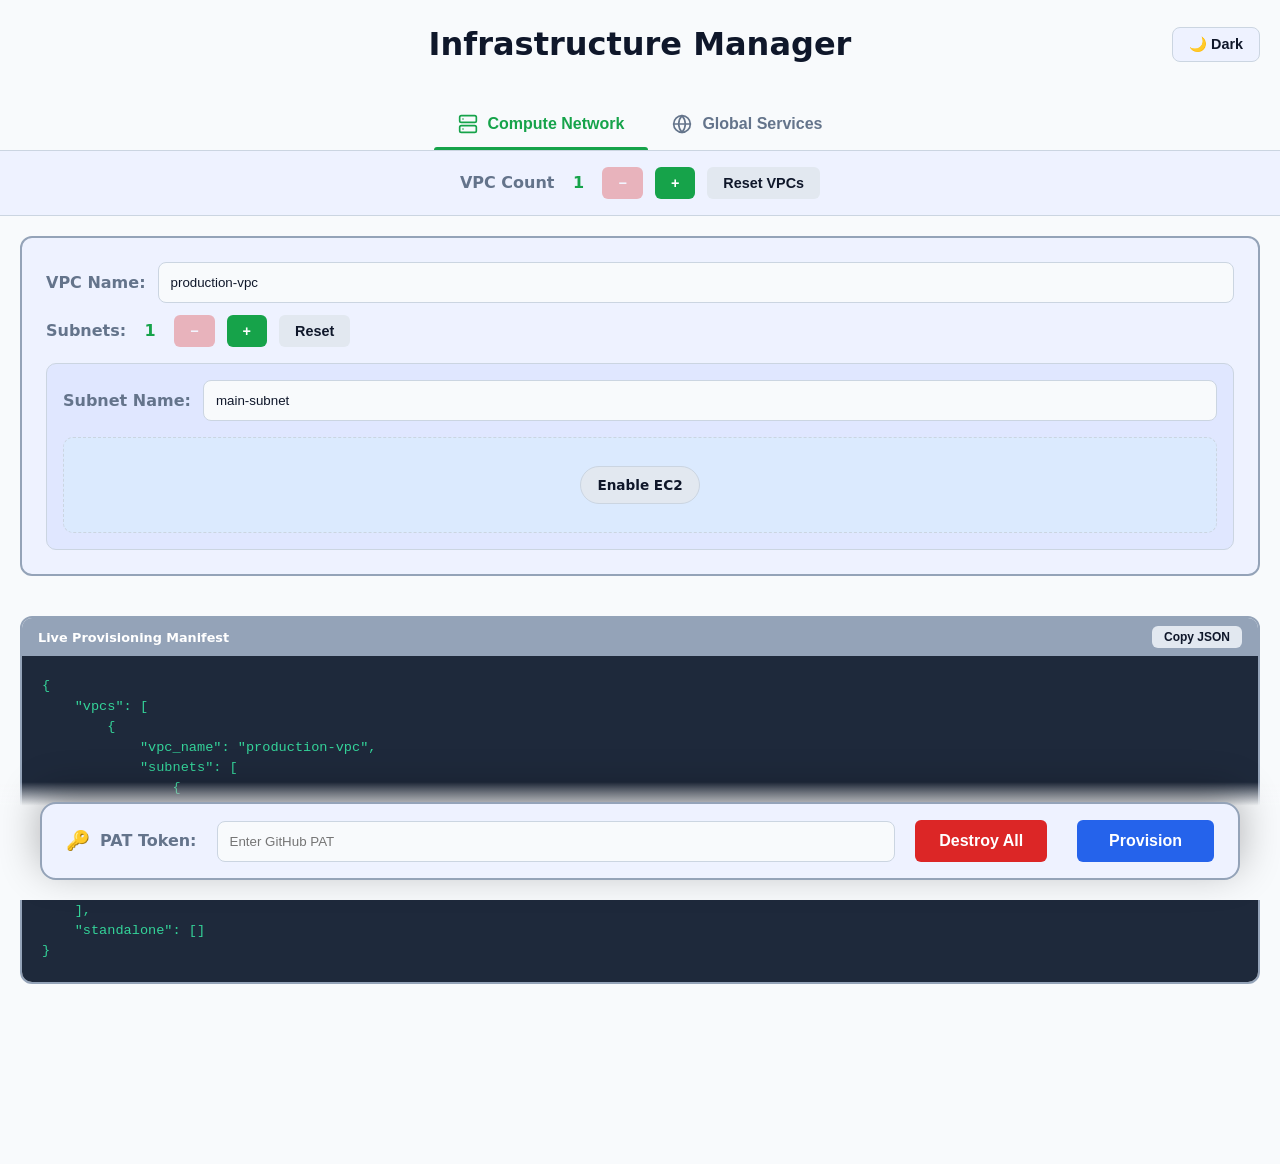
==== docs/index.html @ cd7d42a1 "feat(ui): sync theme with device & rename app to Infrastructure Manager" ====
<!DOCTYPE html>
<html lang="en">

<head>
    <meta charset="UTF-8" />
    <meta name="viewport" content="width=device-width, initial-scale=1.0" />
    <title>Infrastructure Manager</title>
    <link rel="icon" type="image/svg+xml"
        href="data:image/svg+xml,%3Csvg xmlns='http://www.w3.org/2000/svg' viewBox='0 0 24 24' fill='%234A90E2'%3E%3Cpath d='M17.5,15c-1.38,0-2.5,1.12-2.5,2.5s1.12,2.5,2.5,2.5s2.5-1.12,2.5-2.5S18.88,15,17.5,15z M9,16c-1.66,0-3,1.34-3,3s1.34,3,3,3 s3-1.34,3-3S10.66,16,9,16z M18,3c-2.76,0-5,2.24-5,5s2.24,5,5,5s5-2.24,5-5S20.76,3,18,3z M6,3C3.79,3,2,4.79,2,7s1.79,4,4,4 s4-1.79,4-4S8.21,3,6,3z'/%3E%3C/svg%3E" />
    <link rel="stylesheet" href="styles.css" />
</head>

<body>
    <header class="page-header">
        <h1 class="page-title">Infrastructure Manager</h1>
        <button id="themeToggleBtn" class="theme-toggle">☀️ Light</button>
    </header>

    <nav class="m3-tabs">
        <button class="tab-btn active" data-target="tab-compute">
            <svg class="tab-icon-svg" xmlns="http://www.w3.org/2000/svg" width="20" height="20" viewBox="0 0 24 24"
                fill="none" stroke="currentColor" stroke-width="2" stroke-linecap="round" stroke-linejoin="round">
                <rect x="2" y="2" width="20" height="8" rx="2" ry="2"></rect>
                <rect x="2" y="14" width="20" height="8" rx="2" ry="2"></rect>
                <line x1="6" y1="6" x2="6.01" y2="6"></line>
                <line x1="6" y1="18" x2="6.01" y2="18"></line>
            </svg>
            Compute Network
        </button>
        <button class="tab-btn" data-target="tab-standalone">
            <svg class="tab-icon-svg" xmlns="http://www.w3.org/2000/svg" width="20" height="20" viewBox="0 0 24 24"
                fill="none" stroke="currentColor" stroke-width="2" stroke-linecap="round" stroke-linejoin="round">
                <circle cx="12" cy="12" r="10"></circle>
                <line x1="2" y1="12" x2="22" y2="12"></line>
                <path d="M12 2a15.3 15.3 0 0 1 4 10 15.3 15.3 0 0 1-4 10 15.3 15.3 0 0 1-4-10 15.3 15.3 0 0 1 4-10z">
                </path>
            </svg>
            Global Services
        </button>
    </nav>

    <div id="tab-compute" class="tab-content active">
        <div class="counter-bar">
            <span class="counter-label">VPC Count</span>
            <span id="vpcCounterValue" class="counter-value">1</span>
            <button id="vpcDecrementBtn" class="btn btn-decrement">−</button>
            <button id="vpcIncrementBtn" class="btn btn-increment">+</button>
            <button id="globalResetBtn" class="btn btn-reset">Reset VPCs</button>
        </div>

        <main id="vpcContainer" class="cards-container">
        </main>
    </div>

    <div id="tab-standalone" class="tab-content">
        <div class="cards-container">
            <div id="standaloneContainer">
            </div>
        </div>
    </div>

    <section class="manifest-section">
        <div class="manifest-header">
            <span class="manifest-title">Live Provisioning Manifest</span>
            <button id="copyManifestBtn" class="btn btn-copy">Copy JSON</button>
        </div>
        <pre id="manifestViewer" class="manifest-viewer"></pre>
    </section>

    <footer id="footerContainer" class="footer-container"></footer>

    <script src="script.js" defer></script>
</body>

</html>
---- docs/styles.css ----
/* =====================
   THEME VARIABLES
   ===================== */

body[data-theme="dark"] {
    --bg: #020617;
    --vpc-bg: #030a24;
    --subnet-bg: #040d2f;
    --resource-bg: #060f3a;
    --service-card-bg: #0f172a;
    --border: #1e293b;
    --border-strong: #334155;
    --text: #e5e7eb;
    --muted: #94a3b8;
    --accent: #22c55e;
    --danger: #ef4444;
    --neutral: #334155;
    --submit: #3b82f6;
    --manifest-bg: #000000;
    --manifest-text: #10b981;
    --tab-inactive: #64748b;
    --tab-hover: #1e293b;
}

body[data-theme="light"] {
    --bg: #f8fafc;
    --vpc-bg: #eef2ff;
    --subnet-bg: #e0e7ff;
    --resource-bg: #dbeafe;
    --service-card-bg: #ffffff;
    --border: #cbd5e1;
    --border-strong: #94a3b8;
    --text: #0f172a;
    --muted: #64748b;
    --accent: #16a34a;
    --danger: #dc2626;
    --neutral: #e2e8f0;
    --submit: #2563eb;
    --manifest-bg: #1e293b;
    --manifest-text: #34d399;
    --tab-inactive: #64748b;
    --tab-hover: #f1f5f9;
}

/* =====================
   BASE
   ===================== */

*, *::before, *::after {
    box-sizing: border-box;
}

body {
    margin: 0;
    font-family: system-ui, -apple-system, BlinkMacSystemFont, "Segoe UI", sans-serif;
    background-color: var(--bg);
    color: var(--text);
    line-height: 1.5;
    padding-bottom: 160px;
}

/* =====================
   HEADER
   ===================== */

.page-header {
    display: flex;
    align-items: center;
    justify-content: center;
    padding: 20px;
    position: relative;
    background-color: var(--bg);
}

.page-title { margin: 0; font-size: 2rem; font-weight: 800; }

.theme-toggle {
    position: absolute;
    right: 20px;
    padding: 8px 16px;
    font-size: 0.9rem;
    font-weight: 600;
    border-radius: 8px;
    border: 1px solid var(--border);
    background-color: var(--vpc-bg);
    color: var(--text);
    cursor: pointer;
}

/* =====================
   MATERIAL 3 TABS
   ===================== */

.m3-tabs {
    display: flex;
    justify-content: center;
    gap: 0;
    background-color: var(--bg);
    border-bottom: 1px solid var(--border);
    position: sticky;
    top: 0;
    z-index: 50;
    padding-top: 10px;
}

.tab-btn {
    background: transparent;
    border: none;
    padding: 16px 24px;
    font-size: 1rem;
    font-weight: 600;
    color: var(--tab-inactive);
    cursor: pointer;
    position: relative;
    transition: all 0.2s ease;
    display: flex;
    align-items: center;
    gap: 10px;
}

.tab-icon-svg {
    stroke: currentColor; /* Inherits text color */
    transition: stroke 0.2s ease;
}

.tab-btn:hover {
    background-color: var(--tab-hover);
    color: var(--text);
}

.tab-btn.active {
    color: var(--accent);
}

.tab-btn.active::after {
    content: '';
    position: absolute;
    bottom: 0;
    left: 0;
    width: 100%;
    height: 3px;
    background-color: var(--accent);
    border-top-left-radius: 3px;
    border-top-right-radius: 3px;
}

.tab-content { display: none; animation: fadeIn 0.3s ease; }
.tab-content.active { display: block; }

@keyframes fadeIn {
    from { opacity: 0; transform: translateY(5px); }
    to { opacity: 1; transform: translateY(0); }
}

/* =====================
   CONTROLS
   ===================== */

.counter-bar {
    display: flex;
    flex-wrap: wrap;
    align-items: center;
    justify-content: center;
    gap: 12px;
    padding: 16px 20px;
    background-color: var(--vpc-bg);
    border-bottom: 1px solid var(--border);
    margin-bottom: 20px;
}

.counter-label { font-weight: 600; color: var(--muted); }
.counter-value { min-width: 24px; text-align: center; font-weight: 700; color: var(--accent); }

/* =====================
   BUTTONS
   ===================== */

.btn {
    padding: 8px 16px;
    font-size: 0.9rem;
    font-weight: 600;
    border-radius: 6px;
    border: none;
    cursor: pointer;
    transition: filter 0.2s;
}
.btn:hover { filter: brightness(1.1); }
.btn-increment { background-color: var(--accent); color: #ffffff; }
.btn-decrement { background-color: var(--danger); color: #ffffff; }
.btn-reset { background-color: var(--neutral); color: var(--text); }
.btn-submit { background-color: var(--submit); color: #ffffff; padding: 12px 32px; font-size: 1rem; }
.btn-copy { background-color: var(--neutral); color: var(--text); font-size: 0.75rem; padding: 4px 12px; }
.btn-destroy { background-color: var(--danger); color: #ffffff; padding: 12px 24px; font-size: 1rem; margin-right: 10px; }

.btn:disabled { opacity: 0.3; cursor: not-allowed; }

/* =====================
   CARDS & INPUTS
   ===================== */

.cards-container { padding: 0 20px 20px; display: flex; flex-direction: column; gap: 24px; }

/* VPC & Standalone now share identical styling */
.vpc-card, .standalone-card { 
    padding: 24px; 
    border-radius: 12px; 
    background-color: var(--vpc-bg); 
    border: 2px solid var(--border-strong); 
}

.standalone-card { margin-bottom: 16px; }

.row { display: flex; align-items: center; gap: 12px; flex-wrap: wrap; margin-bottom: 12px; }
.label { font-weight: 600; color: var(--muted); }
.domain-inputs-container .label { flex: 0 0 130px; }

.input {
    flex: 1; min-width: 200px; padding: 12px;
    background-color: var(--bg); border: 1px solid var(--border);
    border-radius: 8px; color: var(--text); outline: none;
}
.input:focus { border-color: var(--accent); }

.subnet-card { margin-top: 16px; padding: 16px; border-radius: 10px; border: 1px solid var(--border); background-color: var(--subnet-bg); }
.resources-card { margin-top: 16px; padding: 16px; border-radius: 10px; border: 1px solid var(--border); background-color: var(--resource-bg); border-style: dashed; }
.resource-instance-card { margin-top: 16px; padding: 16px; border-radius: 10px; border: 1px solid var(--border); background-color: var(--bg); }
.services-card { margin-top: 16px; padding: 16px; border-radius: 10px; border: 1px solid var(--border); background-color: var(--service-card-bg); }

.resource-chips { display: flex; justify-content: center; gap: 10px; flex-wrap: wrap; margin: 12px 0; }
.chip {
    padding: 8px 16px; border-radius: 999px; font-size: 0.85rem; font-weight: 600;
    border: 1px solid var(--border); background-color: var(--neutral); color: var(--text); cursor: pointer;
}
.chip.active { background-color: var(--accent); color: #ffffff; }

.domain-inputs-container { margin-top: 16px; padding-top: 16px; border-top: 1px dashed var(--border); }

.config-divider {
    margin: 20px 0;
    border-top: 1px solid var(--border);
}

/* =====================
   MANIFEST & FOOTER
   ===================== */

.manifest-section { margin: 20px; border-radius: 12px; overflow: hidden; border: 2px solid var(--border-strong); }
.manifest-header { background-color: var(--border-strong); padding: 8px 16px; display: flex; justify-content: space-between; align-items: center; }
.manifest-title { font-size: 0.8rem; font-weight: 700; color: #ffffff; }
.manifest-viewer { margin: 0; padding: 20px; background-color: var(--manifest-bg); color: var(--manifest-text); font-family: "Fira Code", monospace; font-size: 0.85rem; max-height: 400px; overflow-y: auto; }

.footer-container { padding: 20px; width: 100%; position: fixed; bottom: 0; left: 0; z-index: 100; background: linear-gradient(to top, var(--bg) 80%, transparent); }
.token-card {
    max-width: 1200px; margin: 0 auto; padding: 16px 24px; border-radius: 16px;
    background-color: var(--vpc-bg); border: 2px solid var(--border-strong);
    display: flex; align-items: center; gap: 20px; box-shadow: 0 -10px 40px rgba(0, 0, 0, 0.3);
}
.token-label-group { display: flex; align-items: center; gap: 10px; white-space: nowrap; }
.token-icon { font-size: 1.2rem; }
.token-input-field { flex: 2; min-width: 0; }
.token-input-field .input { width: 100%; background-color: var(--bg); }

/* =====================
   MOBILE
   ===================== */

@media (max-width: 768px) {
    body { padding-bottom: 20px; }
    .page-header { flex-direction: column; gap: 16px; }
    .theme-toggle { position: static; width: 100%; }
    .m3-tabs { flex-wrap: wrap; }
    .tab-btn { flex: 1; padding: 12px; justify-content: center; font-size: 0.9rem; }
    .footer-container { position: static; margin-top: 40px; padding: 10px; background: none; }
    .token-card { flex-direction: column; align-items: stretch; gap: 15px; padding: 20px; }
    .token-input-field { flex: none; }
    .btn-submit, .btn-destroy { width: 100%; margin-right: 0; margin-bottom: 10px; }
    .domain-inputs-container .label { flex: 0 0 100%; margin-bottom: 4px; }
}
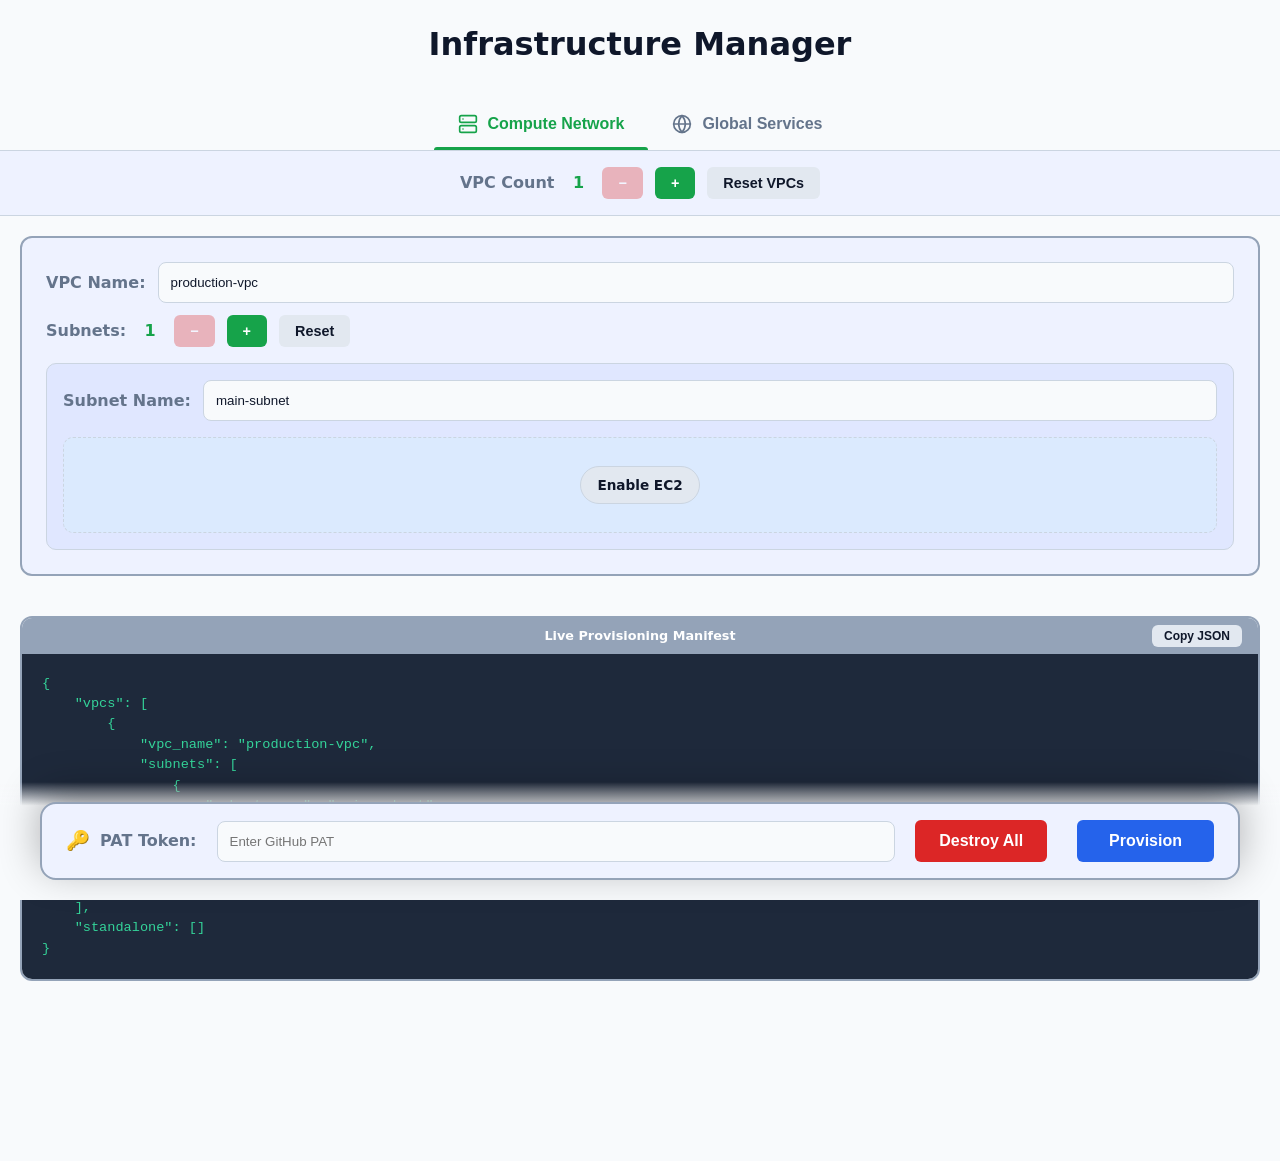
==== commit dd927c8e: "fix(ui): remove manual theme toggle, enforce system sync" ====
--- a/docs/index.html
+++ b/docs/index.html
@@ -13,7 +13,6 @@
 <body>
     <header class="page-header">
         <h1 class="page-title">Infrastructure Manager</h1>
-        <button id="themeToggleBtn" class="theme-toggle">☀️ Light</button>
     </header>
 
     <nav class="m3-tabs">
--- a/docs/styles.css
+++ b/docs/styles.css
@@ -46,7 +46,9 @@
    BASE
    ===================== */
 
-*, *::before, *::after {
+*,
+*::before,
+*::after {
     box-sizing: border-box;
 }
 
@@ -72,7 +74,11 @@
     background-color: var(--bg);
 }
 
-.page-title { margin: 0; font-size: 2rem; font-weight: 800; }
+.page-title {
+    margin: 0;
+    font-size: 2rem;
+    font-weight: 800;
+}
 
 .theme-toggle {
     position: absolute;
@@ -119,7 +125,8 @@
 }
 
 .tab-icon-svg {
-    stroke: currentColor; /* Inherits text color */
+    stroke: currentColor;
+    /* Inherits text color */
     transition: stroke 0.2s ease;
 }
 
@@ -144,12 +151,25 @@
     border-top-right-radius: 3px;
 }
 
-.tab-content { display: none; animation: fadeIn 0.3s ease; }
-.tab-content.active { display: block; }
+.tab-content {
+    display: none;
+    animation: fadeIn 0.3s ease;
+}
+
+.tab-content.active {
+    display: block;
+}
 
 @keyframes fadeIn {
-    from { opacity: 0; transform: translateY(5px); }
-    to { opacity: 1; transform: translateY(0); }
+    from {
+        opacity: 0;
+        transform: translateY(5px);
+    }
+
+    to {
+        opacity: 1;
+        transform: translateY(0);
+    }
 }
 
 /* =====================
@@ -168,8 +188,17 @@
     margin-bottom: 20px;
 }
 
-.counter-label { font-weight: 600; color: var(--muted); }
-.counter-value { min-width: 24px; text-align: center; font-weight: 700; color: var(--accent); }
+.counter-label {
+    font-weight: 600;
+    color: var(--muted);
+}
+
+.counter-value {
+    min-width: 24px;
+    text-align: center;
+    font-weight: 700;
+    color: var(--accent);
+}
 
 /* =====================
    BUTTONS
@@ -184,56 +213,171 @@
     cursor: pointer;
     transition: filter 0.2s;
 }
-.btn:hover { filter: brightness(1.1); }
-.btn-increment { background-color: var(--accent); color: #ffffff; }
-.btn-decrement { background-color: var(--danger); color: #ffffff; }
-.btn-reset { background-color: var(--neutral); color: var(--text); }
-.btn-submit { background-color: var(--submit); color: #ffffff; padding: 12px 32px; font-size: 1rem; }
-.btn-copy { background-color: var(--neutral); color: var(--text); font-size: 0.75rem; padding: 4px 12px; }
-.btn-destroy { background-color: var(--danger); color: #ffffff; padding: 12px 24px; font-size: 1rem; margin-right: 10px; }
-
-.btn:disabled { opacity: 0.3; cursor: not-allowed; }
+
+.btn:hover {
+    filter: brightness(1.1);
+}
+
+.btn-increment {
+    background-color: var(--accent);
+    color: #ffffff;
+}
+
+.btn-decrement {
+    background-color: var(--danger);
+    color: #ffffff;
+}
+
+.btn-reset {
+    background-color: var(--neutral);
+    color: var(--text);
+}
+
+.btn-submit {
+    background-color: var(--submit);
+    color: #ffffff;
+    padding: 12px 32px;
+    font-size: 1rem;
+}
+
+.btn-copy {
+    background-color: var(--neutral);
+    color: var(--text);
+    font-size: 0.75rem;
+    padding: 4px 12px;
+}
+
+.btn-destroy {
+    background-color: var(--danger);
+    color: #ffffff;
+    padding: 12px 24px;
+    font-size: 1rem;
+    margin-right: 10px;
+}
+
+.btn:disabled {
+    opacity: 0.3;
+    cursor: not-allowed;
+}
 
 /* =====================
    CARDS & INPUTS
    ===================== */
 
-.cards-container { padding: 0 20px 20px; display: flex; flex-direction: column; gap: 24px; }
+.cards-container {
+    padding: 0 20px 20px;
+    display: flex;
+    flex-direction: column;
+    gap: 24px;
+}
 
 /* VPC & Standalone now share identical styling */
-.vpc-card, .standalone-card { 
-    padding: 24px; 
-    border-radius: 12px; 
-    background-color: var(--vpc-bg); 
-    border: 2px solid var(--border-strong); 
-}
-
-.standalone-card { margin-bottom: 16px; }
-
-.row { display: flex; align-items: center; gap: 12px; flex-wrap: wrap; margin-bottom: 12px; }
-.label { font-weight: 600; color: var(--muted); }
-.domain-inputs-container .label { flex: 0 0 130px; }
+.vpc-card,
+.standalone-card {
+    padding: 24px;
+    border-radius: 12px;
+    background-color: var(--vpc-bg);
+    border: 2px solid var(--border-strong);
+}
+
+.standalone-card {
+    margin-bottom: 16px;
+}
+
+.row {
+    display: flex;
+    align-items: center;
+    gap: 12px;
+    flex-wrap: wrap;
+    margin-bottom: 12px;
+}
+
+.label {
+    font-weight: 600;
+    color: var(--muted);
+}
+
+.domain-inputs-container .label {
+    flex: 0 0 130px;
+}
 
 .input {
-    flex: 1; min-width: 200px; padding: 12px;
-    background-color: var(--bg); border: 1px solid var(--border);
-    border-radius: 8px; color: var(--text); outline: none;
-}
-.input:focus { border-color: var(--accent); }
-
-.subnet-card { margin-top: 16px; padding: 16px; border-radius: 10px; border: 1px solid var(--border); background-color: var(--subnet-bg); }
-.resources-card { margin-top: 16px; padding: 16px; border-radius: 10px; border: 1px solid var(--border); background-color: var(--resource-bg); border-style: dashed; }
-.resource-instance-card { margin-top: 16px; padding: 16px; border-radius: 10px; border: 1px solid var(--border); background-color: var(--bg); }
-.services-card { margin-top: 16px; padding: 16px; border-radius: 10px; border: 1px solid var(--border); background-color: var(--service-card-bg); }
-
-.resource-chips { display: flex; justify-content: center; gap: 10px; flex-wrap: wrap; margin: 12px 0; }
+    flex: 1;
+    min-width: 200px;
+    padding: 12px;
+    background-color: var(--bg);
+    border: 1px solid var(--border);
+    border-radius: 8px;
+    color: var(--text);
+    outline: none;
+}
+
+.input:focus {
+    border-color: var(--accent);
+}
+
+.subnet-card {
+    margin-top: 16px;
+    padding: 16px;
+    border-radius: 10px;
+    border: 1px solid var(--border);
+    background-color: var(--subnet-bg);
+}
+
+.resources-card {
+    margin-top: 16px;
+    padding: 16px;
+    border-radius: 10px;
+    border: 1px solid var(--border);
+    background-color: var(--resource-bg);
+    border-style: dashed;
+}
+
+.resource-instance-card {
+    margin-top: 16px;
+    padding: 16px;
+    border-radius: 10px;
+    border: 1px solid var(--border);
+    background-color: var(--bg);
+}
+
+.services-card {
+    margin-top: 16px;
+    padding: 16px;
+    border-radius: 10px;
+    border: 1px solid var(--border);
+    background-color: var(--service-card-bg);
+}
+
+.resource-chips {
+    display: flex;
+    justify-content: center;
+    gap: 10px;
+    flex-wrap: wrap;
+    margin: 12px 0;
+}
+
 .chip {
-    padding: 8px 16px; border-radius: 999px; font-size: 0.85rem; font-weight: 600;
-    border: 1px solid var(--border); background-color: var(--neutral); color: var(--text); cursor: pointer;
-}
-.chip.active { background-color: var(--accent); color: #ffffff; }
-
-.domain-inputs-container { margin-top: 16px; padding-top: 16px; border-top: 1px dashed var(--border); }
+    padding: 8px 16px;
+    border-radius: 999px;
+    font-size: 0.85rem;
+    font-weight: 600;
+    border: 1px solid var(--border);
+    background-color: var(--neutral);
+    color: var(--text);
+    cursor: pointer;
+}
+
+.chip.active {
+    background-color: var(--accent);
+    color: #ffffff;
+}
+
+.domain-inputs-container {
+    margin-top: 16px;
+    padding-top: 16px;
+    border-top: 1px dashed var(--border);
+}
 
 .config-divider {
     margin: 20px 0;
@@ -244,35 +388,151 @@
    MANIFEST & FOOTER
    ===================== */
 
-.manifest-section { margin: 20px; border-radius: 12px; overflow: hidden; border: 2px solid var(--border-strong); }
-.manifest-header { background-color: var(--border-strong); padding: 8px 16px; display: flex; justify-content: space-between; align-items: center; }
-.manifest-title { font-size: 0.8rem; font-weight: 700; color: #ffffff; }
-.manifest-viewer { margin: 0; padding: 20px; background-color: var(--manifest-bg); color: var(--manifest-text); font-family: "Fira Code", monospace; font-size: 0.85rem; max-height: 400px; overflow-y: auto; }
-
-.footer-container { padding: 20px; width: 100%; position: fixed; bottom: 0; left: 0; z-index: 100; background: linear-gradient(to top, var(--bg) 80%, transparent); }
+.manifest-section {
+    margin: 20px;
+    border-radius: 12px;
+    overflow: hidden;
+    border: 2px solid var(--border-strong);
+}
+
+.manifest-header {
+    background-color: var(--border-strong);
+    padding: 8px 16px;
+    display: flex;
+    justify-content: center;
+    align-items: center;
+    position: relative;
+}
+
+.manifest-title {
+    font-size: 0.8rem;
+    font-weight: 700;
+    color: #ffffff;
+}
+
+.manifest-header .btn-copy {
+    position: absolute;
+    right: 16px;
+}
+
+.manifest-title {
+    font-size: 0.8rem;
+    font-weight: 700;
+    color: #ffffff;
+}
+
+.manifest-viewer {
+    margin: 0;
+    padding: 20px;
+    background-color: var(--manifest-bg);
+    color: var(--manifest-text);
+    font-family: "Fira Code", monospace;
+    font-size: 0.85rem;
+    max-height: 400px;
+    overflow-y: auto;
+}
+
+.footer-container {
+    padding: 20px;
+    width: 100%;
+    position: fixed;
+    bottom: 0;
+    left: 0;
+    z-index: 100;
+    background: linear-gradient(to top, var(--bg) 80%, transparent);
+}
+
 .token-card {
-    max-width: 1200px; margin: 0 auto; padding: 16px 24px; border-radius: 16px;
-    background-color: var(--vpc-bg); border: 2px solid var(--border-strong);
-    display: flex; align-items: center; gap: 20px; box-shadow: 0 -10px 40px rgba(0, 0, 0, 0.3);
-}
-.token-label-group { display: flex; align-items: center; gap: 10px; white-space: nowrap; }
-.token-icon { font-size: 1.2rem; }
-.token-input-field { flex: 2; min-width: 0; }
-.token-input-field .input { width: 100%; background-color: var(--bg); }
+    max-width: 1200px;
+    margin: 0 auto;
+    padding: 16px 24px;
+    border-radius: 16px;
+    background-color: var(--vpc-bg);
+    border: 2px solid var(--border-strong);
+    display: flex;
+    align-items: center;
+    gap: 20px;
+    box-shadow: 0 -10px 40px rgba(0, 0, 0, 0.3);
+}
+
+.token-label-group {
+    display: flex;
+    align-items: center;
+    gap: 10px;
+    white-space: nowrap;
+}
+
+.token-icon {
+    font-size: 1.2rem;
+}
+
+.token-input-field {
+    flex: 2;
+    min-width: 0;
+}
+
+.token-input-field .input {
+    width: 100%;
+    background-color: var(--bg);
+}
 
 /* =====================
    MOBILE
    ===================== */
 
 @media (max-width: 768px) {
-    body { padding-bottom: 20px; }
-    .page-header { flex-direction: column; gap: 16px; }
-    .theme-toggle { position: static; width: 100%; }
-    .m3-tabs { flex-wrap: wrap; }
-    .tab-btn { flex: 1; padding: 12px; justify-content: center; font-size: 0.9rem; }
-    .footer-container { position: static; margin-top: 40px; padding: 10px; background: none; }
-    .token-card { flex-direction: column; align-items: stretch; gap: 15px; padding: 20px; }
-    .token-input-field { flex: none; }
-    .btn-submit, .btn-destroy { width: 100%; margin-right: 0; margin-bottom: 10px; }
-    .domain-inputs-container .label { flex: 0 0 100%; margin-bottom: 4px; }
+    body {
+        padding-bottom: 20px;
+    }
+
+    .page-header {
+        flex-direction: column;
+        gap: 16px;
+    }
+
+    .theme-toggle {
+        position: static;
+        width: 100%;
+    }
+
+    .m3-tabs {
+        flex-wrap: wrap;
+    }
+
+    .tab-btn {
+        flex: 1;
+        padding: 12px;
+        justify-content: center;
+        font-size: 0.9rem;
+    }
+
+    .footer-container {
+        position: static;
+        margin-top: 40px;
+        padding: 10px;
+        background: none;
+    }
+
+    .token-card {
+        flex-direction: column;
+        align-items: stretch;
+        gap: 15px;
+        padding: 20px;
+    }
+
+    .token-input-field {
+        flex: none;
+    }
+
+    .btn-submit,
+    .btn-destroy {
+        width: 100%;
+        margin-right: 0;
+        margin-bottom: 10px;
+    }
+
+    .domain-inputs-container .label {
+        flex: 0 0 100%;
+        margin-bottom: 4px;
+    }
 }
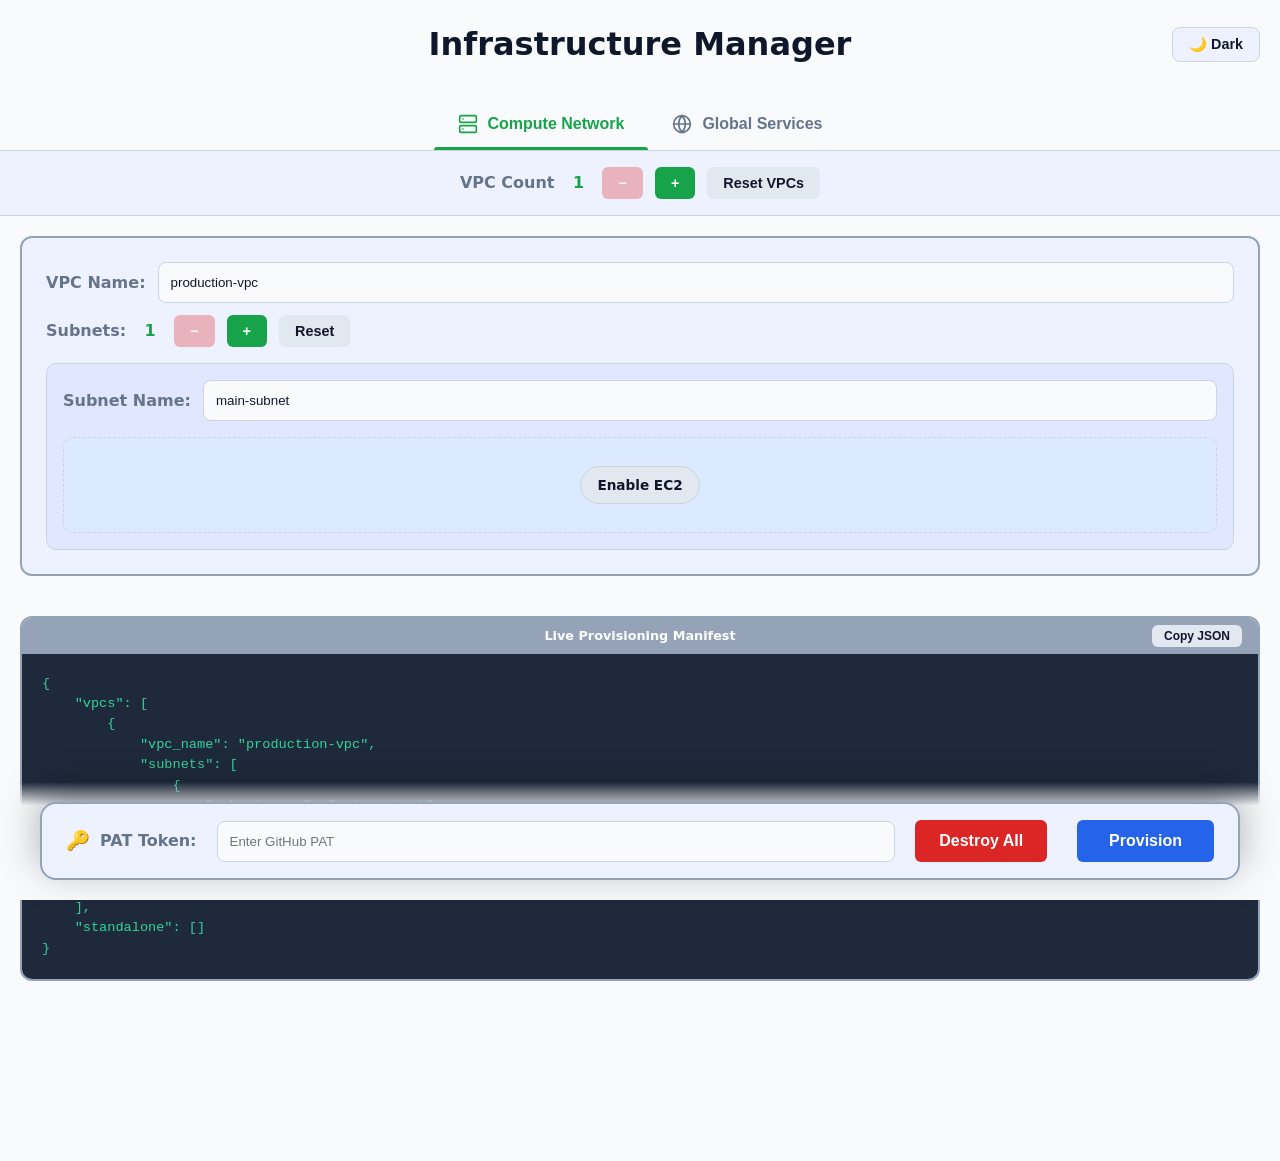
==== commit 5b742b39: "Revert "fix(ui): remove manual theme toggle, enforce system sync" This reverts commit dd927c8e6fba28" ====
--- a/docs/index.html
+++ b/docs/index.html
@@ -13,6 +13,7 @@
 <body>
     <header class="page-header">
         <h1 class="page-title">Infrastructure Manager</h1>
+        <button id="themeToggleBtn" class="theme-toggle">☀️ Light</button>
     </header>
 
     <nav class="m3-tabs">
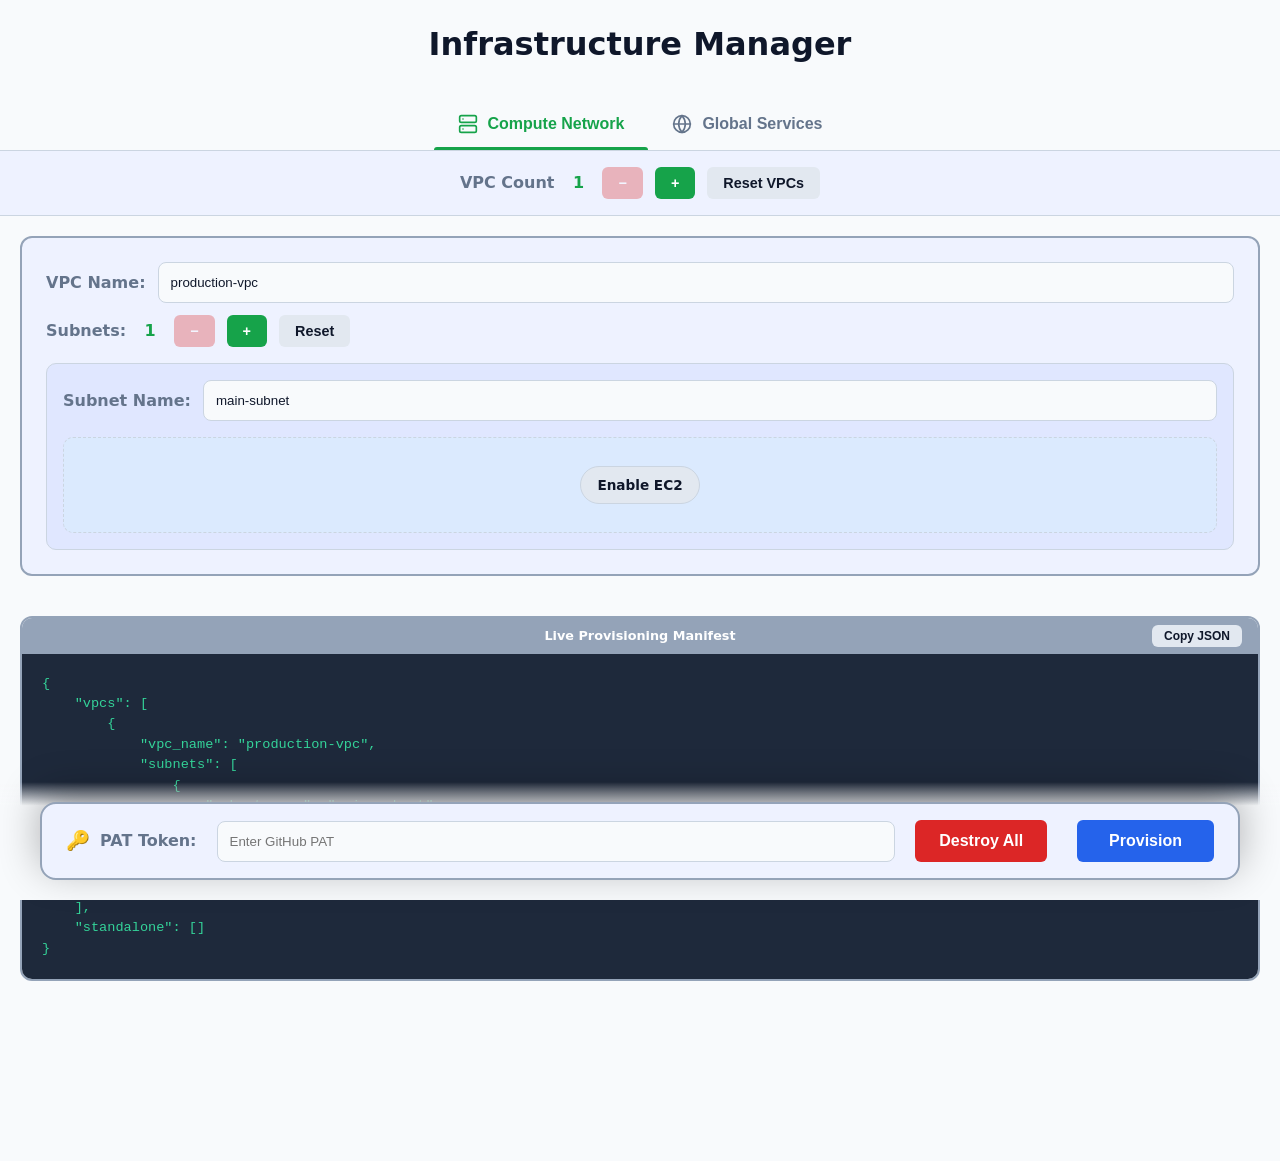
==== commit cedc34a2: "fix(ui): remove theme toggle button, keep system sync" ====
--- a/docs/index.html
+++ b/docs/index.html
@@ -13,7 +13,6 @@
 <body>
     <header class="page-header">
         <h1 class="page-title">Infrastructure Manager</h1>
-        <button id="themeToggleBtn" class="theme-toggle">☀️ Light</button>
     </header>
 
     <nav class="m3-tabs">
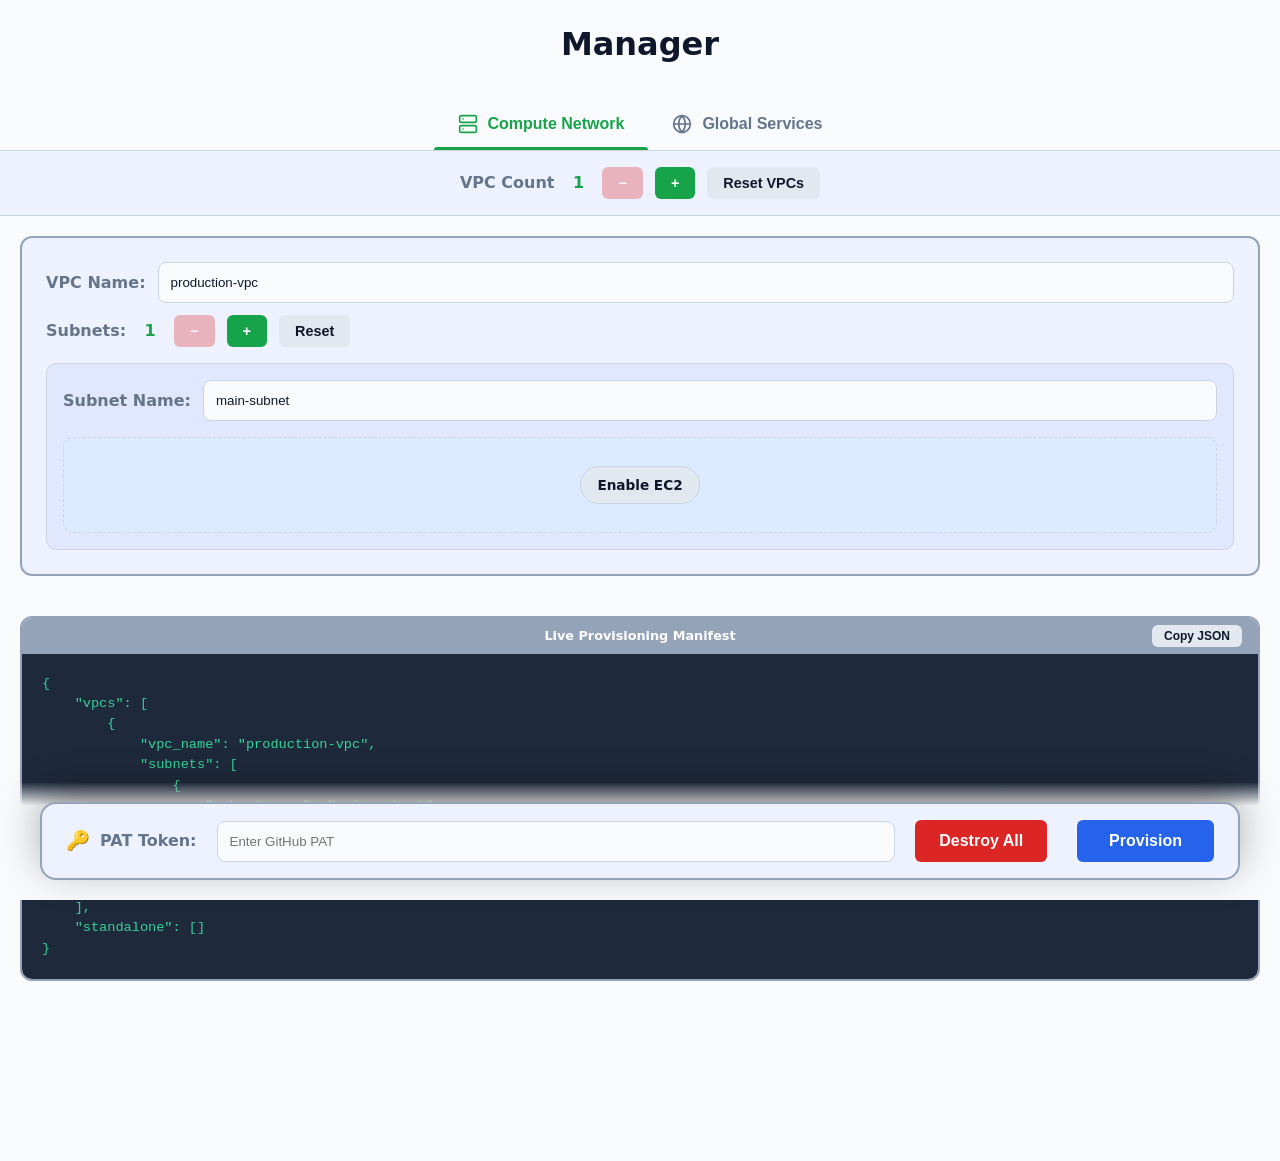
==== commit 21dfaebe: "checkout try" ====
--- a/docs/index.html
+++ b/docs/index.html
@@ -1,4 +1,4 @@
-<!DOCTYPE html>
+<!DOCTYPE html> 
 <html lang="en">
 
 <head>
@@ -12,7 +12,7 @@
 
 <body>
     <header class="page-header">
-        <h1 class="page-title">Infrastructure Manager</h1>
+        <h1 class="page-title">Manager</h1>
     </header>
 
     <nav class="m3-tabs">
--- a/docs/styles.css
+++ b/docs/styles.css
@@ -1,4 +1,4 @@
-/* =====================
+/* ===================== 
    THEME VARIABLES
    ===================== */
 
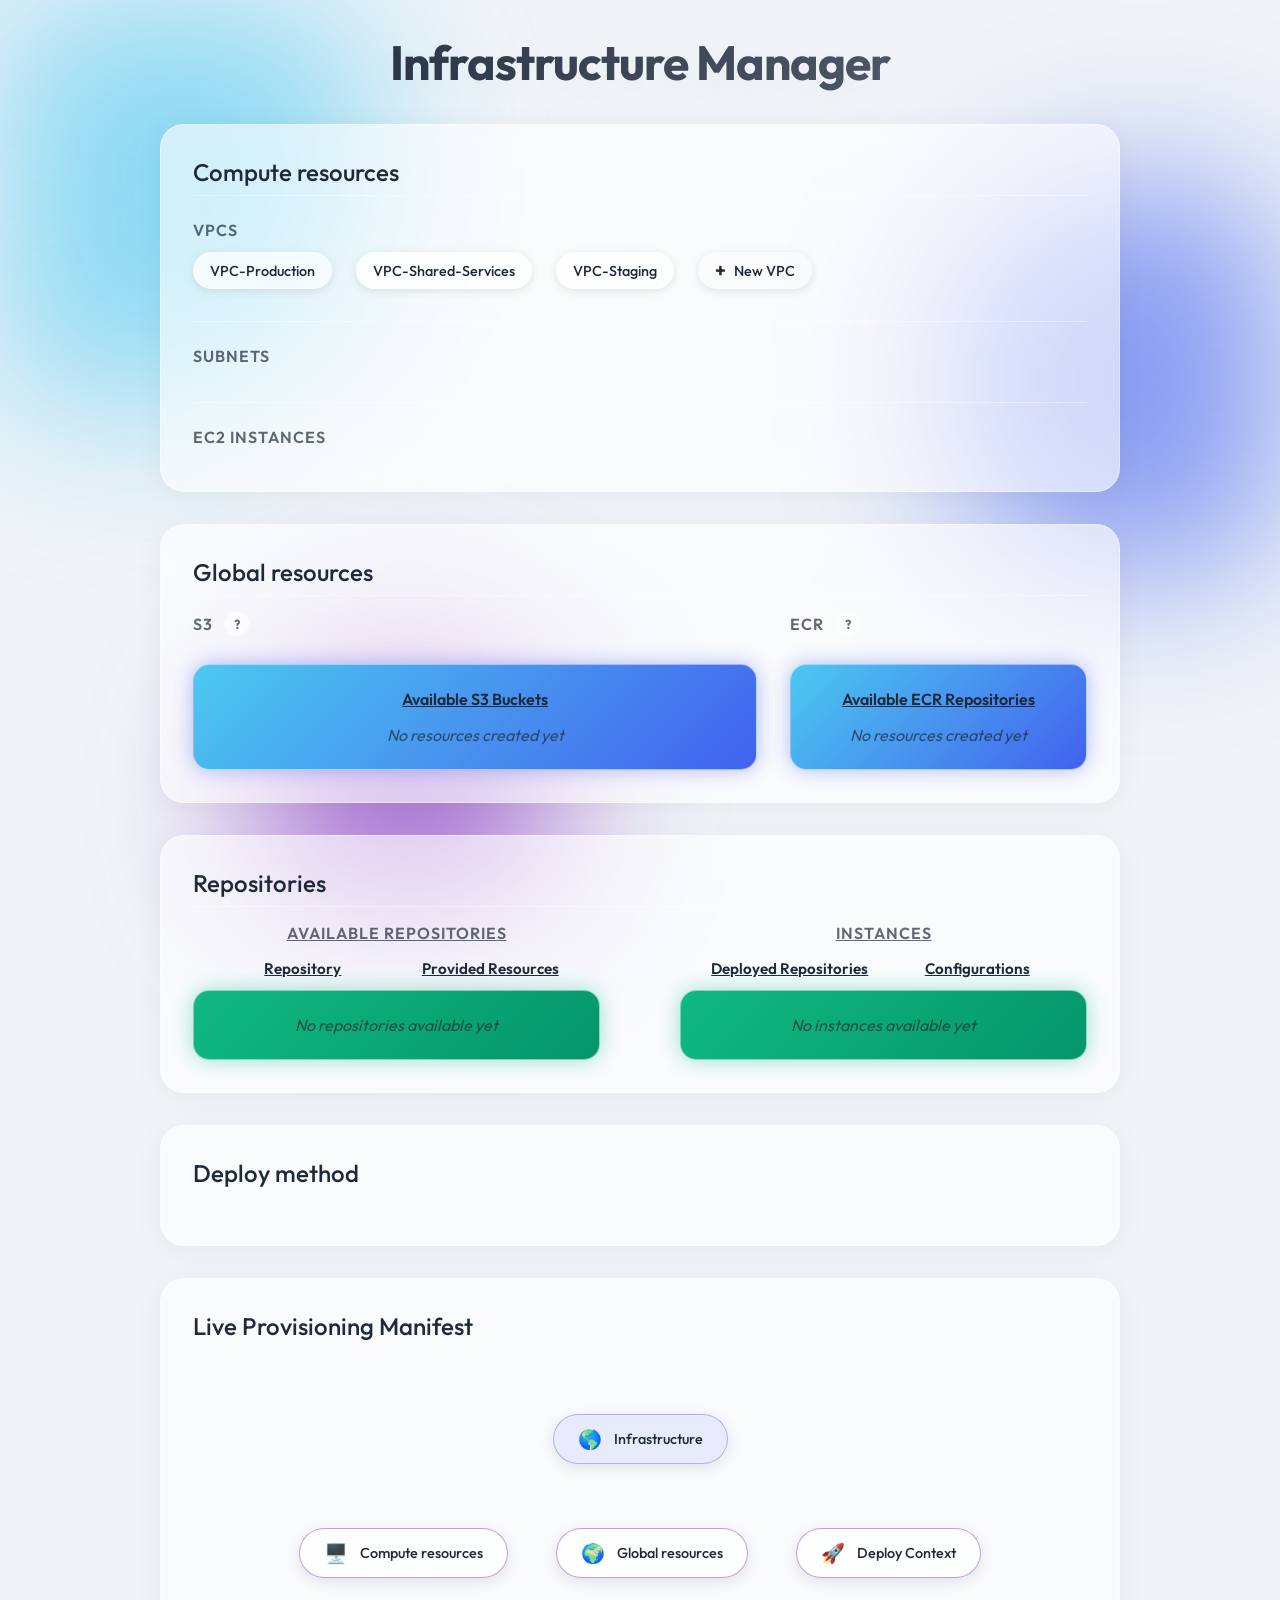
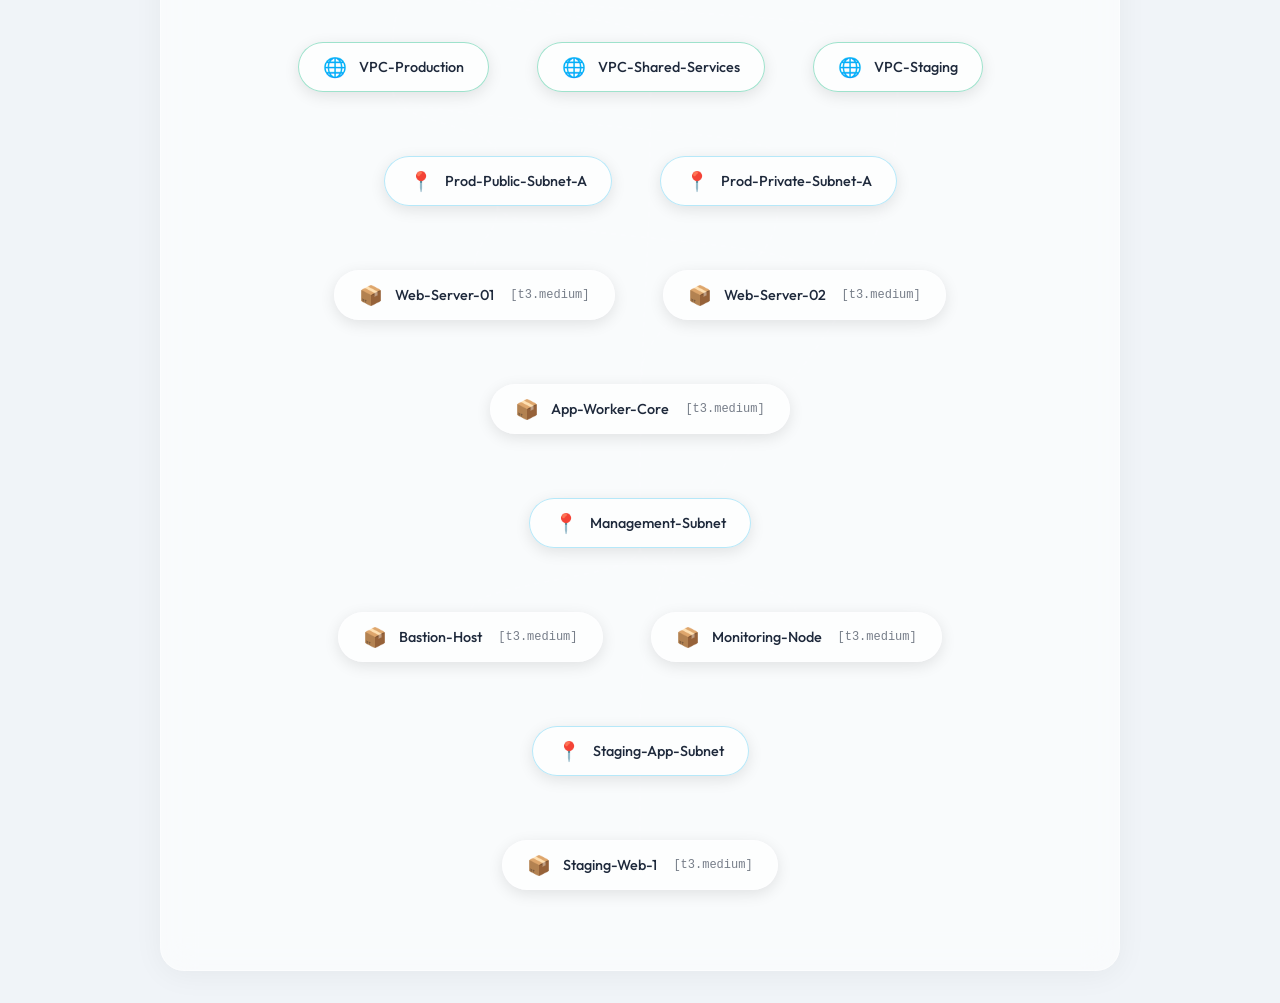
==== commit fd5f94de: "checkpoint 1 of version2 completed" ====
--- a/docs/index.html
+++ b/docs/index.html
@@ -1,74 +1,180 @@
-<!DOCTYPE html> 
+<!DOCTYPE html>
 <html lang="en">
 
 <head>
-    <meta charset="UTF-8" />
-    <meta name="viewport" content="width=device-width, initial-scale=1.0" />
+    <meta charset="UTF-8">
+    <meta name="viewport" content="width=device-width, initial-scale=1.0">
+    <meta name="color-scheme" content="light dark">
     <title>Infrastructure Manager</title>
-    <link rel="icon" type="image/svg+xml"
-        href="data:image/svg+xml,%3Csvg xmlns='http://www.w3.org/2000/svg' viewBox='0 0 24 24' fill='%234A90E2'%3E%3Cpath d='M17.5,15c-1.38,0-2.5,1.12-2.5,2.5s1.12,2.5,2.5,2.5s2.5-1.12,2.5-2.5S18.88,15,17.5,15z M9,16c-1.66,0-3,1.34-3,3s1.34,3,3,3 s3-1.34,3-3S10.66,16,9,16z M18,3c-2.76,0-5,2.24-5,5s2.24,5,5,5s5-2.24,5-5S20.76,3,18,3z M6,3C3.79,3,2,4.79,2,7s1.79,4,4,4 s4-1.79,4-4S8.21,3,6,3z'/%3E%3C/svg%3E" />
-    <link rel="stylesheet" href="styles.css" />
+    <link rel="preconnect" href="https://fonts.googleapis.com">
+    <link rel="preconnect" href="https://fonts.gstatic.com" crossorigin>
+    <link href="https://fonts.googleapis.com/css2?family=Outfit:wght@300;400;500;600;700&display=swap" rel="stylesheet">
+    <link rel="stylesheet" href="styles.css">
 </head>
 
 <body>
-    <header class="page-header">
-        <h1 class="page-title">Manager</h1>
-    </header>
+    <div class="background-blobs">
+        <div class="blob blob-1"></div>
+        <div class="blob blob-2"></div>
+        <div class="blob blob-3"></div>
+    </div>
 
-    <nav class="m3-tabs">
-        <button class="tab-btn active" data-target="tab-compute">
-            <svg class="tab-icon-svg" xmlns="http://www.w3.org/2000/svg" width="20" height="20" viewBox="0 0 24 24"
-                fill="none" stroke="currentColor" stroke-width="2" stroke-linecap="round" stroke-linejoin="round">
-                <rect x="2" y="2" width="20" height="8" rx="2" ry="2"></rect>
-                <rect x="2" y="14" width="20" height="8" rx="2" ry="2"></rect>
-                <line x1="6" y1="6" x2="6.01" y2="6"></line>
-                <line x1="6" y1="18" x2="6.01" y2="18"></line>
-            </svg>
-            Compute Network
-        </button>
-        <button class="tab-btn" data-target="tab-standalone">
-            <svg class="tab-icon-svg" xmlns="http://www.w3.org/2000/svg" width="20" height="20" viewBox="0 0 24 24"
-                fill="none" stroke="currentColor" stroke-width="2" stroke-linecap="round" stroke-linejoin="round">
-                <circle cx="12" cy="12" r="10"></circle>
-                <line x1="2" y1="12" x2="22" y2="12"></line>
-                <path d="M12 2a15.3 15.3 0 0 1 4 10 15.3 15.3 0 0 1-4 10 15.3 15.3 0 0 1-4-10 15.3 15.3 0 0 1 4-10z">
-                </path>
-            </svg>
-            Global Services
-        </button>
-    </nav>
+    <div class="glass-container">
+        <header>
+            <h1 class="page-title">Infrastructure Manager</h1>
+        </header>
 
-    <div id="tab-compute" class="tab-content active">
-        <div class="counter-bar">
-            <span class="counter-label">VPC Count</span>
-            <span id="vpcCounterValue" class="counter-value">1</span>
-            <button id="vpcDecrementBtn" class="btn btn-decrement">−</button>
-            <button id="vpcIncrementBtn" class="btn btn-increment">+</button>
-            <button id="globalResetBtn" class="btn btn-reset">Reset VPCs</button>
-        </div>
+        <main class="grid-layout">
+            <section class="glass-card">
+                <h2>Compute resources</h2>
+                <div class="resource-group">
+                    <h3 class="group-label">VPCs</h3>
+                    <div class="chip-container" id="vpc-chips">
+                    </div>
+                </div>
 
-        <main id="vpcContainer" class="cards-container">
+                <div class="resource-group">
+                    <h3 class="group-label">Subnets</h3>
+                    <div class="chip-container" id="subnet-chips">
+                    </div>
+                </div>
+
+                <div class="resource-group">
+                    <h3 class="group-label">EC2 Instances</h3>
+                    <div class="chip-container" id="ec2-chips">
+                    </div>
+                </div>
+            </section>
+
+            <section class="glass-card">
+                <h2>Global resources</h2>
+                <div class="global-resources-split">
+                    <div class="global-section">
+                        <div class="global-section-header">
+                            <div style="display: flex; align-items: center;">
+                                <h3 class="group-label" style="margin-bottom: 0;">S3</h3>
+                                <span id="s3-help-icon"></span>
+                            </div>
+                            <div id="s3-counter"></div>
+                        </div>
+                        <div class="chip-container" id="s3-chips"></div>
+                        <div class="active-blue-container" id="s3-available-container" style="margin-top: 1rem;">
+                            <div
+                                style="font-weight: 600; margin-bottom: 0.5rem; text-decoration: underline; text-align: center;">
+                                Available
+                                S3 Buckets</div>
+                            <div id="s3-available-list"
+                                style="color: var(--text-muted); font-style: italic; text-align: center;">No
+                                resources created yet</div>
+                        </div>
+                    </div>
+                    <div class="global-section">
+                        <div class="global-section-header">
+                            <div style="display: flex; align-items: center;">
+                                <h3 class="group-label" style="margin-bottom: 0;">ECR</h3>
+                                <span id="ecr-help-icon"></span>
+                            </div>
+                            <div id="ecr-counter"></div>
+                        </div>
+                        <div class="chip-container" id="ecr-chips"></div>
+                        <div class="active-blue-container" id="ecr-available-container" style="margin-top: 1rem;">
+                            <div
+                                style="font-weight: 600; margin-bottom: 0.5rem; text-decoration: underline; text-align: center;">
+                                Available
+                                ECR Repositories</div>
+                            <div id="ecr-available-list"
+                                style="color: var(--text-muted); font-style: italic; text-align: center;">No
+                                resources created yet</div>
+                        </div>
+                    </div>
+                </div>
+            </section>
+
+            <section class="glass-card">
+                <h2>Repositories</h2>
+                <div class="repositories-layout" style="position: relative;">
+                    <!-- SVG Overlay for connections -->
+                    <svg id="connection-svg"
+                        style="position: absolute; top: 0; left: 0; width: 100%; height: 100%; pointer-events: none; z-index: 10;">
+                        <defs>
+                            <marker id="arrowhead" markerWidth="10" markerHeight="7" refX="10" refY="3.5" orient="auto">
+                                <path d="M 2 1.5 Q 2 1 2.5 1.2 L 8.5 3.3 Q 9 3.5 8.5 3.7 L 2.5 5.8 Q 2 6 2 5.5 Z"
+                                    fill="#10b981" />
+                            </marker>
+                        </defs>
+
+
+                    </svg>
+
+                    <!-- Available Repositories Section -->
+                    <div class="repo-column" style="position: relative; z-index: 2;">
+                        <h3 class="group-label"
+                            style="text-align: center; text-decoration: underline; margin-bottom: 1rem;">Available
+                            repositories</h3>
+
+                        <!-- Table Header -->
+                        <div class="table-header-row">
+                            <div class="header-item">Repository</div>
+                            <div class="header-item">Provided Resources</div>
+                        </div>
+
+                        <!-- Container List (will be populated dynamically) -->
+                        <div id="available-repos-list" class="repo-rows-container">
+                            <!-- Placeholder when empty -->
+                            <div class="active-green-container placeholder-row" style="margin-top: 0;">
+                                <div
+                                    style="color: var(--text-muted); font-style: italic; text-align: center; width: 100%;">
+                                    No repositories available yet</div>
+                            </div>
+                        </div>
+                    </div>
+
+
+                    <!-- Instances Section -->
+                    <div class="repo-column" style="position: relative; z-index: 2;">
+                        <h3 class="group-label"
+                            style="text-align: center; text-decoration: underline; margin-bottom: 1rem;">Instances</h3>
+
+                        <!-- Table Header -->
+                        <div class="table-header-row">
+                            <div class="header-item">Deployed Repositories</div>
+                            <div class="header-item">Configurations</div>
+                        </div>
+
+                        <!-- Dynamic Instances List -->
+                        <div id="instances-list-container" class="repo-rows-container">
+                            <!-- Placeholder -->
+                            <div class="active-green-container placeholder-row" style="margin-top: 0;">
+                                <div
+                                    style="color: var(--text-muted); font-style: italic; text-align: center; width: 100%;">
+                                    No instances available yet</div>
+                            </div>
+                        </div>
+                    </div>
+                </div>
+            </section>
+
+            <section class="glass-card">
+                <h2>Deploy method</h2>
+                <div id="deploy-methods-container" class="deploy-options">
+                    <!-- Methods will be rendered dynamically from JSON -->
+                </div>
+            </section>
+
+
+            <section class="glass-card full-width">
+                <h2>Live Provisioning Manifest</h2>
+                <div id="manifest-tree-root" class="manifest-tree-container">
+                    <svg id="manifest-svg" class="manifest-svg-layer"></svg>
+                    <!-- Tree levels will be rendered here -->
+                </div>
+
+            </section>
+
         </main>
     </div>
 
-    <div id="tab-standalone" class="tab-content">
-        <div class="cards-container">
-            <div id="standaloneContainer">
-            </div>
-        </div>
-    </div>
-
-    <section class="manifest-section">
-        <div class="manifest-header">
-            <span class="manifest-title">Live Provisioning Manifest</span>
-            <button id="copyManifestBtn" class="btn btn-copy">Copy JSON</button>
-        </div>
-        <pre id="manifestViewer" class="manifest-viewer"></pre>
-    </section>
-
-    <footer id="footerContainer" class="footer-container"></footer>
-
-    <script src="script.js" defer></script>
+    <script src="script.js"></script>
 </body>
 
 </html>
--- a/docs/styles.css
+++ b/docs/styles.css
@@ -1,538 +1,1038 @@
-/* ===================== 
-   THEME VARIABLES
-   ===================== */
-
-body[data-theme="dark"] {
-    --bg: #020617;
-    --vpc-bg: #030a24;
-    --subnet-bg: #040d2f;
-    --resource-bg: #060f3a;
-    --service-card-bg: #0f172a;
-    --border: #1e293b;
-    --border-strong: #334155;
-    --text: #e5e7eb;
-    --muted: #94a3b8;
-    --accent: #22c55e;
-    --danger: #ef4444;
-    --neutral: #334155;
-    --submit: #3b82f6;
-    --manifest-bg: #000000;
-    --manifest-text: #10b981;
-    --tab-inactive: #64748b;
-    --tab-hover: #1e293b;
-}
-
-body[data-theme="light"] {
-    --bg: #f8fafc;
-    --vpc-bg: #eef2ff;
-    --subnet-bg: #e0e7ff;
-    --resource-bg: #dbeafe;
-    --service-card-bg: #ffffff;
-    --border: #cbd5e1;
-    --border-strong: #94a3b8;
-    --text: #0f172a;
-    --muted: #64748b;
-    --accent: #16a34a;
-    --danger: #dc2626;
-    --neutral: #e2e8f0;
-    --submit: #2563eb;
-    --manifest-bg: #1e293b;
-    --manifest-text: #34d399;
-    --tab-inactive: #64748b;
-    --tab-hover: #f1f5f9;
-}
-
-/* =====================
-   BASE
-   ===================== */
-
-*,
-*::before,
-*::after {
+:root {
+    /* Core - Default (Dark Mode) */
+    --primary-font: 'Outfit', sans-serif;
+    --bg-color: #0f172a;
+    --glass-bg: rgba(255, 255, 255, 0.05);
+    --glass-border: rgba(255, 255, 255, 0.1);
+    --glass-highlight: rgba(255, 255, 255, 0.2);
+    --text-color: #ffffff;
+    --text-muted: rgba(255, 255, 255, 0.7);
+    --shadow-color: rgba(0, 0, 0, 0.1);
+
+    /* Blobs */
+    --blob-color-1: #4361ee;
+    --blob-color-2: #3a0ca3;
+    --blob-color-3: #7209b7;
+
+    /* Green Blobs for Repositories */
+    --green-blob-1: #10b981;
+    --green-blob-2: #059669;
+
+    /* Functional */
+    --input-bg: rgba(255, 255, 255, 0.1);
+    --input-border: rgba(255, 255, 255, 0.3);
+
+    /* Validation */
+    --success-bg: rgba(16, 185, 129, 0.2);
+    --success-border: rgba(16, 185, 129, 0.5);
+    --error-bg: rgba(239, 68, 68, 0.2);
+    --error-border: rgba(239, 68, 68, 0.5);
+}
+
+@media (prefers-color-scheme: light) {
+    :root {
+        /* Core - Light Mode */
+        --bg-color: #f0f4f8;
+        /* Light blue-ish gray */
+        --glass-bg: rgba(255, 255, 255, 0.6);
+        /* More opaque for light mode */
+        --glass-border: rgba(255, 255, 255, 0.4);
+        --glass-highlight: rgba(255, 255, 255, 0.8);
+        --text-color: #1e293b;
+        /* Slate 800 */
+        --text-muted: rgba(30, 41, 59, 0.7);
+        --shadow-color: rgba(0, 0, 0, 0.05);
+
+        /* Blobs - Slightly lighter/more pastel or keep vibrant? 
+           Keeping vibrant but adjusting opacity in usage if needed, 
+           or we can shift colors slightly. */
+        --blob-color-1: #4cc9f0;
+        --blob-color-2: #4361ee;
+        --blob-color-3: #7209b7;
+
+        /* Functional */
+        --input-bg: rgba(255, 255, 255, 0.5);
+        --input-border: rgba(148, 163, 184, 0.4);
+
+        /* Validation - Light Mode Adjustments */
+        --success-bg: rgba(16, 185, 129, 0.15);
+        --success-border: rgba(16, 185, 129, 0.8);
+        --error-bg: rgba(239, 68, 68, 0.15);
+        --error-border: rgba(239, 68, 68, 0.8);
+    }
+}
+
+* {
+    margin: 0;
+    padding: 0;
     box-sizing: border-box;
 }
 
 body {
-    margin: 0;
-    font-family: system-ui, -apple-system, BlinkMacSystemFont, "Segoe UI", sans-serif;
-    background-color: var(--bg);
-    color: var(--text);
-    line-height: 1.5;
-    padding-bottom: 160px;
-}
-
-/* =====================
-   HEADER
-   ===================== */
-
-.page-header {
-    display: flex;
+    font-family: var(--primary-font);
+    background-color: var(--bg-color);
+    /* Dark base */
+    color: var(--text-color);
+    min-height: 100vh;
+    overflow-x: hidden;
+    position: relative;
+}
+
+/* Liquid Background Animation */
+.background-blobs {
+    position: fixed;
+    top: 0;
+    left: 0;
+    width: 100%;
+    height: 100%;
+    z-index: -1;
+    overflow: hidden;
+    filter: blur(80px);
+}
+
+.blob {
+    position: absolute;
+    border-radius: 50%;
+    opacity: 0.6;
+    animation: float 10s infinite ease-in-out alternate;
+}
+
+.blob-1 {
+    width: 500px;
+    height: 500px;
+    background: var(--blob-color-1);
+    top: -10%;
+    left: -10%;
+}
+
+.blob-2 {
+    width: 400px;
+    height: 400px;
+    background: var(--blob-color-2);
+    top: 20%;
+    right: -5%;
+    animation-duration: 12s;
+    animation-delay: -2s;
+}
+
+.blob-3 {
+    width: 300px;
+    height: 300px;
+    background: var(--blob-color-3);
+    bottom: -5%;
+    left: 20%;
+    animation-duration: 8s;
+    animation-delay: -4s;
+}
+
+@keyframes float {
+    0% {
+        transform: translate(0, 0) scale(1);
+    }
+
+    100% {
+        transform: translate(30px, 50px) scale(1.1);
+    }
+}
+
+/* Glassmorphism Container */
+.glass-container {
+    width: 80%;
+    margin: 0 auto;
+    padding: 2rem;
+    z-index: 1;
+}
+
+header {
+    margin-bottom: 2rem;
+    text-align: center;
+}
+
+.page-title {
+    font-size: 3rem;
+    font-weight: 700;
+    letter-spacing: -1px;
+    background: linear-gradient(135deg, var(--text-color) 0%, var(--text-muted) 100%);
+    -webkit-background-clip: text;
+    background-clip: text;
+    -webkit-text-fill-color: transparent;
+    text-shadow: 0 10px 30px var(--shadow-color);
+}
+
+/* Grid Layout */
+.grid-layout {
+    display: flex;
+    flex-direction: column;
+    gap: 2rem;
+}
+
+.glass-card {
+    background: var(--glass-bg);
+    backdrop-filter: blur(16px);
+    -webkit-backdrop-filter: blur(16px);
+    border: 1px solid var(--glass-border);
+    border-radius: 24px;
+    padding: 2rem;
+    box-shadow: 0 4px 30px var(--shadow-color);
+    transition: transform 0.3s ease, box-shadow 0.3s ease;
+    width: 100%;
+    position: relative;
+    z-index: 1;
+}
+
+.glass-card:hover {
+    transform: translateY(-5px);
+    box-shadow: 0 10px 40px rgba(0, 0, 0, 0.2);
+    border-color: var(--glass-highlight);
+    z-index: 100;
+    /* Ensure tooltips show above other cards */
+}
+
+h2 {
+    font-size: 1.5rem;
+    margin-bottom: 1rem;
+    font-weight: 500;
+    color: var(--text-color);
+    border-bottom: 1px solid var(--glass-border);
+    padding-bottom: 0.5rem;
+}
+
+.content-placeholder {
+    height: 100px;
+    background: rgba(255, 255, 255, 0.02);
+    border-radius: 12px;
+}
+
+/* Chips/Resource Styling */
+.resource-group {
+    margin-top: 1.5rem;
+    padding-bottom: 1.5rem;
+    border-bottom: 1px solid var(--glass-border);
+}
+
+.resource-group:last-child {
+    border-bottom: none;
+    padding-bottom: 0;
+}
+
+.group-label {
+    font-size: 1rem;
+    color: var(--text-muted);
+    margin-bottom: 0.75rem;
+    text-transform: uppercase;
+    letter-spacing: 1px;
+    font-weight: 600;
+}
+
+.chip-container {
+    display: flex;
+    flex-wrap: wrap;
+    gap: 1rem;
+}
+
+.glass-chip {
+    padding: 0.5rem 1rem;
+    border-radius: 9999px;
+    /* Pill shape */
+    background: linear-gradient(145deg, var(--glass-highlight), var(--glass-bg));
+    border: 1px solid var(--glass-border);
+    color: var(--text-color);
+    font-size: 0.9rem;
+    font-weight: 500;
+    cursor: pointer;
+    transition: all 0.3s cubic-bezier(0.4, 0, 0.2, 1);
+    user-select: none;
+    display: inline-flex;
+    align-items: center;
+    gap: 0.5rem;
+    box-shadow: 0 2px 10px rgba(0, 0, 0, 0.1);
+    margin-right: 0.5rem;
+    margin-bottom: 0.5rem;
+}
+
+.glass-chip:hover {
+    background: linear-gradient(145deg, var(--glass-highlight), var(--glass-bg));
+    border-color: var(--text-color);
+    transform: translateY(-2px);
+    box-shadow: 0 5px 15px rgba(0, 0, 0, 0.2);
+}
+
+.glass-chip.active {
+    background: linear-gradient(135deg, var(--blob-color-1), var(--blob-color-2));
+    border-color: rgba(255, 255, 255, 0.5);
+    box-shadow: 0 0 20px rgba(67, 97, 238, 0.4);
+    text-shadow: 0 1px 2px rgba(0, 0, 0, 0.3);
+}
+
+.new-vpc-chip {
+    background: transparent;
+    border: 1px dashed rgba(255, 255, 255, 0.4);
+}
+
+.new-vpc-chip:hover {
+    background: var(--glass-highlight);
+    border-color: var(--text-color);
+}
+
+.new-resource-input-container {
+    margin-top: 1rem;
+    animation: fadeIn 0.3s ease;
+    position: relative;
+    /* Context for tooltip positioning */
+    display: block;
+    width: 100%;
+    box-sizing: border-box;
+    /* Wrap input tightly */
+}
+
+.glass-input {
+    background: var(--input-bg);
+    border: 1px solid var(--input-border);
+    color: var(--text-color);
+    padding: 0.5rem 1rem;
+    border-radius: 9999px;
+    font-family: var(--primary-font);
+    font-size: 0.9rem;
+    outline: none;
+    width: 250px;
+    /* Increased width for better typing */
+}
+
+.help-icon {
+    display: inline-flex;
     align-items: center;
     justify-content: center;
-    padding: 20px;
+    width: 24px;
+    height: 24px;
+    background: var(--glass-bg);
+    border: 1px solid var(--glass-border);
+    border-radius: 50%;
+    margin-left: 0.75rem;
+    font-size: 0.8rem;
+    font-weight: bold;
+    color: var(--text-muted);
+    cursor: help;
+    transition: all 0.2s ease;
+}
+
+.help-icon:hover {
+    background: var(--glass-highlight);
+    border-color: var(--text-color);
+    color: var(--text-color);
+}
+
+.confirm-icon {
+    display: inline-flex;
+    align-items: center;
+    justify-content: center;
+    width: 24px;
+    height: 24px;
+    border-radius: 50%;
+    margin-left: 0.5rem;
+    font-size: 0.8rem;
+    font-weight: bold;
+    color: #fff;
+    cursor: default;
+    /* Default to not clickable until valid */
+    transition: all 0.2s ease;
+    border: 1px solid transparent;
+}
+
+.confirm-icon.valid {
+    background: var(--success-bg);
+    /* Green-500 equivalent */
+    border-color: var(--success-border);
+    cursor: pointer;
+}
+
+.confirm-icon.valid:hover {
+    background: var(--success-bg);
+    filter: brightness(1.2);
+    transform: scale(1.1);
+}
+
+.confirm-icon.invalid {
+    background: var(--error-bg);
+    /* Red-500 equivalent */
+    border-color: var(--error-border);
+    cursor: not-allowed;
+}
+
+.confirm-icon.invalid:hover {
+    background: rgba(239, 68, 68, 0.4);
+}
+
+.glass-tooltip {
+    position: absolute;
+    top: 100%;
+    left: 260px;
+    /* Position to the right or aligned with icon - adjusting to avoid overlap */
+    margin-top: 0.5rem;
+    background: rgba(15, 23, 42, 0.95);
+    backdrop-filter: blur(10px);
+    border: 1px solid var(--glass-border);
+    padding: 1rem;
+    border-radius: 12px;
+    font-size: 0.8rem;
+    line-height: 1.4;
+    color: #cbd5e1;
+    width: max-content;
+    max-width: 300px;
+    z-index: 100;
+    box-shadow: 0 4px 20px rgba(0, 0, 0, 0.5);
+    pointer-events: none;
+
+    /* Hide by default */
+    opacity: 0;
+    visibility: hidden;
+    transform: translateY(-5px);
+    transition: all 0.2s ease;
+}
+
+/* Show on hover of the help icon (previous sibling) */
+.help-icon:hover+.glass-tooltip {
+    opacity: 1;
+    visibility: visible;
+    transform: translateY(0);
+}
+
+.glass-tooltip strong {
+    color: #fff;
+    display: block;
+    margin-bottom: 0.5rem;
+    border-bottom: 1px solid rgba(255, 255, 255, 0.1);
+    padding-bottom: 0.25rem;
+}
+
+.glass-input:focus {
+    border-color: #4361ee;
+    background: rgba(255, 255, 255, 0.15);
+}
+
+.plus-icon {
+    font-size: 1.2rem;
+    font-weight: 700;
+    line-height: 1;
+}
+
+/* Responsive */
+@media (max-width: 768px) {
+    .glass-container {
+        width: 95%;
+    }
+
+    .page-title {
+        font-size: 2rem;
+    }
+}
+
+/* CIDR Input Styling */
+.cidr-container {
+    display: flex;
+    align-items: center;
+    gap: 1.5rem;
+    margin-top: 1rem;
+    width: 100%;
+    flex-wrap: wrap;
+    padding-left: 0.5rem;
+    animation: fadeIn 0.3s ease;
+}
+
+.cidr-label {
+    font-weight: 600;
+    color: var(--text-muted);
+    font-size: 0.9rem;
+}
+
+.cidr-radio-group {
+    display: flex;
+    gap: 1rem;
+    align-items: center;
+    border-right: 1px solid var(--glass-border);
+    padding-right: 1.5rem;
+}
+
+/* Remove border from last group if needed, but we have 2 groups then input */
+.cidr-radio-group:last-of-type {
+    border-right: none;
+    padding-right: 0;
+}
+
+.radio-wrapper {
+    display: flex;
+    align-items: center;
+    gap: 0.5rem;
+    color: var(--text-color);
+    font-size: 0.9rem;
+    cursor: pointer;
+}
+
+.radio-wrapper input[type="radio"] {
+    appearance: none;
+    -webkit-appearance: none;
+    width: 16px;
+    height: 16px;
+    border: 1px solid var(--glass-border);
+    border-radius: 50%;
+    background: var(--input-bg);
     position: relative;
-    background-color: var(--bg);
-}
-
-.page-title {
-    margin: 0;
-    font-size: 2rem;
-    font-weight: 800;
-}
-
-.theme-toggle {
+    cursor: pointer;
+    transition: all 0.2s ease;
+}
+
+.radio-wrapper input[type="radio"]:checked {
+    border-color: var(--blob-color-1);
+    background: var(--blob-color-1);
+}
+
+.radio-wrapper input[type="radio"]:checked::after {
+    content: '';
     position: absolute;
-    right: 20px;
-    padding: 8px 16px;
+    top: 50%;
+    left: 50%;
+    transform: translate(-50%, -50%);
+    width: 6px;
+    height: 6px;
+    background: #fff;
+    border-radius: 50%;
+}
+
+.cidr-input {
+    width: 150px;
+    /* Smaller than main name input */
+    font-family: monospace;
+    font-size: 0.85rem;
+    padding: 0.4rem 0.8rem;
+}
+
+.active-blue-container {
+    background: linear-gradient(135deg, var(--blob-color-1), var(--blob-color-2));
+    border: 1px solid rgba(255, 255, 255, 0.5);
+    box-shadow: 0 0 20px rgba(67, 97, 238, 0.4);
+    border-radius: 16px;
+    padding: 1.5rem;
+    display: flex;
+    flex-direction: column;
+    gap: 0.5rem;
+    align-items: flex-start;
+    animation: fadeIn 0.3s ease;
+    margin-top: 1rem;
+    width: 100%;
+    box-sizing: border-box;
+}
+
+/* Adjustments for elements inside the blue container */
+.active-blue-container .glass-input {
+    background: rgba(255, 255, 255, 0.2);
+    border-color: rgba(255, 255, 255, 0.5);
+    color: #fff;
+}
+
+.active-blue-container .glass-input::placeholder {
+    color: rgba(255, 255, 255, 0.6);
+}
+
+.active-blue-container .help-icon {
+    background: rgba(255, 255, 255, 0.2);
+    border-color: rgba(255, 255, 255, 0.5);
+    color: #fff;
+}
+
+.active-blue-container .cidr-label,
+.active-blue-container .radio-wrapper {
+    color: #fff;
+}
+
+.active-blue-container .radio-wrapper input[type="radio"] {
+    background: rgba(255, 255, 255, 0.2);
+    border-color: rgba(255, 255, 255, 0.5);
+    color: #fff;
+}
+
+.active-blue-container .radio-wrapper input[type="radio"]:checked {
+    background: #fff;
+    border-color: #fff;
+}
+
+.active-blue-container .radio-wrapper input[type="radio"]:checked::after {
+    background: var(--blob-color-1);
+}
+
+/* Split Row for EC2 */
+.split-row {
+    display: flex;
+    width: 100%;
+    margin-top: 1.5rem;
+    border-top: 1px solid rgba(255, 255, 255, 0.1);
+    padding-top: 1.5rem;
+}
+
+.split-section {
+    flex: 1;
+    display: flex;
+    flex-direction: column;
+    gap: 0.5rem;
+    padding: 0 1rem;
+}
+
+.split-section:first-child {
+    border-right: 1px solid rgba(255, 255, 255, 0.1);
+}
+
+.section-title {
+    font-size: 0.9rem;
+    color: #fff;
+    margin: 0 0 0.5rem 0;
+    font-weight: 700;
+    text-transform: uppercase;
+    letter-spacing: 0.05em;
+    opacity: 0.9;
+    text-align: center;
+    text-decoration: underline;
+    text-underline-offset: 4px;
+    /* Added for better legibility */
+}
+
+.action-chip {
+    background: rgba(255, 255, 255, 0.1);
+    border: 1px solid rgba(255, 255, 255, 0.2);
+    padding: 0.6rem 1rem;
+    border-radius: 12px;
+    font-size: 0.85rem;
+    color: #fff;
+    cursor: pointer;
+    transition: all 0.2s ease;
+    text-align: center;
+    /* Centered text as per usual chip style */
+    user-select: none;
+    align-self: center;
+    width: fit-content;
+    box-shadow: 0 4px 6px rgba(0, 0, 0, 0.1);
+    /* Added depth */
+}
+
+.action-chip:hover {
+    background: rgba(255, 255, 255, 0.2);
+    transform: translateY(-2px);
+    /* Increased lift */
+    box-shadow: 0 6px 12px rgba(0, 0, 0, 0.15);
+    /* Stronger shadow */
+}
+
+.action-chip.selected {
+    background: #fff;
+    color: var(--blob-color-1);
+    /* Invert colors for selected state on blue bg */
+    border-color: #fff;
+    font-weight: 600;
+    box-shadow: 0 4px 10px rgba(0, 0, 0, 0.1);
+}
+
+/* Global Resources Split */
+.global-resources-split {
+    display: flex;
+    width: 100%;
+}
+
+.global-section {
+    display: flex;
+    flex-direction: column;
+    padding: 0 1rem;
+}
+
+.global-section:first-child {
+    width: 65%;
+    border-right: 1px solid var(--glass-border);
+    padding-left: 0;
+}
+
+.global-section:last-child {
+    width: 35%;
+    padding-right: 0;
+}
+
+.global-section-header {
+    display: flex;
+    justify-content: space-between;
+    align-items: center;
+    margin-bottom: 0.75rem;
+    width: 100%;
+}
+
+.global-section-header .group-label {
+    margin-bottom: 0;
+}
+
+/* Counter Widget */
+.counter-widget {
+    display: flex;
+    align-items: center;
+    gap: 0.5rem;
+    background: rgba(255, 255, 255, 0.05);
+    padding: 0.25rem 0.5rem;
+    border-radius: 8px;
+    border: 1px solid rgba(255, 255, 255, 0.1);
+    width: fit-content;
+    /* Ensure it doesn't stretch */
+}
+
+.counter-btn {
+    width: 24px;
+    height: 24px;
+    border-radius: 50%;
+    border: 1px solid rgba(255, 255, 255, 0.2);
+    background: rgba(255, 255, 255, 0.1);
+    color: #fff;
     font-size: 0.9rem;
     font-weight: 600;
+    cursor: pointer;
+    display: flex;
+    align-items: center;
+    justify-content: center;
+    transition: all 0.2s ease;
+    user-select: none;
+}
+
+.counter-btn:hover:not(:disabled) {
+    background: rgba(255, 255, 255, 0.3);
+    transform: translateY(-2px);
+}
+
+.counter-btn:active:not(:disabled) {
+    transform: translateY(0);
+}
+
+.counter-btn:disabled {
+    opacity: 0.5;
+    cursor: not-allowed;
+    border-color: transparent;
+}
+
+.counter-value {
+    font-size: 0.9rem;
+    font-weight: 600;
+    color: #fff;
+    min-width: 16px;
+    text-align: center;
+}
+
+/* Global Resource Inputs */
+.global-resource-input {
+    width: 100%;
+    box-sizing: border-box;
+}
+
+/* S3 Three-Section Row */
+.s3-input-row {
+    display: flex;
+    gap: 0.5rem;
+    width: 100%;
+    align-items: center;
+}
+
+.s3-section {
+    display: flex;
+    align-items: center;
+    padding: 0.5rem;
     border-radius: 8px;
-    border: 1px solid var(--border);
-    background-color: var(--vpc-bg);
-    color: var(--text);
-    cursor: pointer;
-}
-
-/* =====================
-   MATERIAL 3 TABS
-   ===================== */
-
-.m3-tabs {
-    display: flex;
-    justify-content: center;
-    gap: 0;
-    background-color: var(--bg);
-    border-bottom: 1px solid var(--border);
-    position: sticky;
-    top: 0;
-    z-index: 50;
-    padding-top: 10px;
-}
-
-.tab-btn {
+    background: rgba(255, 255, 255, 0.05);
+    border: 1px solid rgba(255, 255, 255, 0.1);
+    color: var(--text-color);
+    font-size: 0.9rem;
+}
+
+.s3-input-section {
+    width: 40%;
+    padding: 0;
     background: transparent;
     border: none;
-    padding: 16px 24px;
-    font-size: 1rem;
+}
+
+.s3-input-section input {
+    width: 100%;
+}
+
+.s3-random-section {
+    width: 20%;
+    justify-content: center;
+    font-family: monospace;
     font-weight: 600;
-    color: var(--tab-inactive);
+}
+
+.s3-result-section {
+    width: 40%;
+    word-break: break-all;
+    font-family: monospace;
+}
+
+/* S3 Operators */
+.s3-operator {
+    display: flex;
+    align-items: center;
+    justify-content: center;
+    font-size: 1.2rem;
+    font-weight: 700;
+    color: var(--text-color);
+    padding: 0 0.5rem;
+}
+
+/* Available Resources Containers */
+#s3-available-container,
+#ecr-available-container {
+    align-items: center;
+}
+
+/* Green Container for Repositories */
+.active-green-container {
+    background: linear-gradient(135deg, var(--green-blob-1), var(--green-blob-2));
+    border: 1px solid rgba(255, 255, 255, 0.5);
+    box-shadow: 0 0 20px rgba(16, 185, 129, 0.4);
+    border-radius: 16px;
+    padding: 1.5rem;
+    display: flex;
+    flex-direction: column;
+    gap: 0.5rem;
+    align-items: center;
+    animation: fadeIn 0.3s ease;
+    width: 100%;
+    box-sizing: border-box;
+}
+
+/* Repositories Layout Restructure */
+.repositories-layout {
+    display: flex;
+    width: 100%;
+    align-items: flex-start;
+    gap: 80px;
+    /* Space for SVG lines */
+}
+
+.repo-column {
+    flex: 1;
+    display: flex;
+    flex-direction: column;
+}
+
+.connection-path {
+    stroke-dasharray: 10;
+    stroke-dashoffset: 100;
+    animation: flow 20s linear infinite;
+}
+
+@keyframes flow {
+    to {
+        stroke-dashoffset: 0;
+    }
+}
+
+path.connection-path {
+    transition: stroke-width 0.3s ease, opacity 0.3s ease;
+}
+
+path.connection-path:hover {
+    stroke-width: 5;
+    opacity: 1 !important;
+}
+
+.table-header-row {
+    display: flex;
+    width: 100%;
+    gap: 1rem;
+    margin-bottom: 0.75rem;
+    padding: 0 1.5rem;
+}
+
+.header-item {
+    flex: 1;
+    font-weight: 600;
+    text-decoration: underline;
+    text-align: center;
+    font-size: 0.95rem;
+    color: var(--text-color);
+}
+
+.repo-rows-container {
+    display: flex;
+    flex-direction: column;
+    gap: 0.75rem;
+    width: 100%;
+}
+
+.placeholder-row {
+    min-height: 60px;
+    justify-content: center;
+}
+
+/* Deploy Method Selection Styles */
+.deploy-method-container {
+    display: flex;
+    gap: 1.5rem;
+    margin-top: 1.5rem;
+}
+
+.deploy-option {
+    flex: 1;
+    background: var(--glass-bg);
+    border: 1px solid var(--glass-border);
+    border-radius: 16px;
+    padding: 1.5rem;
     cursor: pointer;
+    transition: all 0.3s cubic-bezier(0.4, 0, 0.2, 1);
     position: relative;
-    transition: all 0.2s ease;
-    display: flex;
-    align-items: center;
-    gap: 10px;
-}
-
-.tab-icon-svg {
-    stroke: currentColor;
-    /* Inherits text color */
-    transition: stroke 0.2s ease;
-}
-
-.tab-btn:hover {
-    background-color: var(--tab-hover);
-    color: var(--text);
-}
-
-.tab-btn.active {
-    color: var(--accent);
-}
-
-.tab-btn.active::after {
+    overflow: hidden;
+    display: flex;
+    flex-direction: column;
+    gap: 0.5rem;
+    align-items: center;
+    text-align: center;
+}
+
+.deploy-option::before {
     content: '';
     position: absolute;
-    bottom: 0;
+    top: 0;
     left: 0;
     width: 100%;
-    height: 3px;
-    background-color: var(--accent);
-    border-top-left-radius: 3px;
-    border-top-right-radius: 3px;
-}
-
-.tab-content {
-    display: none;
-    animation: fadeIn 0.3s ease;
-}
-
-.tab-content.active {
-    display: block;
-}
-
-@keyframes fadeIn {
-    from {
-        opacity: 0;
-        transform: translateY(5px);
+    height: 100%;
+    background: linear-gradient(135deg, var(--blob-color-1) 0%, var(--blob-color-2) 100%);
+    opacity: 0;
+    transition: opacity 0.3s ease;
+    z-index: -1;
+}
+
+.deploy-option:hover {
+    transform: translateY(-5px);
+    border-color: var(--glass-highlight);
+    box-shadow: 0 10px 20px rgba(0, 0, 0, 0.1);
+}
+
+.deploy-option.active {
+    border-color: rgba(255, 255, 255, 0.5);
+    box-shadow: 0 0 20px rgba(67, 97, 238, 0.4);
+}
+
+.deploy-option.active::before {
+    opacity: 0.15;
+}
+
+.deploy-option.active .option-title {
+    color: #fff;
+    text-shadow: 0 0 10px rgba(67, 97, 238, 0.5);
+}
+
+.option-title {
+    font-size: 1.1rem;
+    font-weight: 700;
+    color: var(--text-color);
+    transition: color 0.3s ease;
+}
+
+.option-description {
+    font-size: 0.85rem;
+    color: var(--text-muted);
+    line-height: 1.4;
+}
+
+@media (max-width: 768px) {
+    .deploy-method-container {
+        flex-direction: column;
     }
-
+}
+
+/* Chip-Based Manifest Topology Styles */
+.manifest-tree-container {
+    position: relative;
+    padding: 3rem 1rem;
+    min-height: 400px;
+    display: flex;
+    flex-direction: column;
+    align-items: center;
+    gap: 4rem;
+    overflow: visible;
+}
+
+.manifest-svg-layer {
+    position: absolute;
+    top: 0;
+    left: 0;
+    width: 100%;
+    height: 100%;
+    pointer-events: none;
+    z-index: 1;
+}
+
+.tree-level {
+    display: flex;
+    justify-content: center;
+    gap: 3rem;
+    width: 100%;
+    position: relative;
+    z-index: 2;
+    flex-wrap: wrap;
+}
+
+.manifest-chip {
+    padding: 0.75rem 1.5rem;
+    background: var(--glass-bg);
+    border: 1px solid var(--glass-border);
+    border-radius: 50px;
+    display: flex;
+    align-items: center;
+    gap: 0.75rem;
+    color: var(--text-color);
+    font-size: 0.9rem;
+    font-weight: 500;
+    transition: all 0.3s ease;
+    box-shadow: 0 4px 15px rgba(0, 0, 0, 0.1);
+    white-space: nowrap;
+    cursor: default;
+}
+
+.manifest-chip:hover {
+    background: rgba(255, 255, 255, 0.1);
+    transform: translateY(-2px);
+    border-color: var(--glass-highlight);
+}
+
+.manifest-chip .chip-icon {
+    font-size: 1.2rem;
+}
+
+.manifest-chip .chip-meta {
+    font-size: 0.75rem;
+    opacity: 0.6;
+    font-family: monospace;
+    margin-left: 0.25rem;
+}
+
+/* Level Specific Colors */
+.level-0 .manifest-chip {
+    border-color: rgba(67, 97, 238, 0.4);
+    background: rgba(67, 97, 238, 0.1);
+}
+
+.level-1 .manifest-chip {
+    border-color: rgba(114, 9, 183, 0.4);
+}
+
+.level-2 .manifest-chip {
+    border-color: rgba(16, 185, 129, 0.4);
+}
+
+.level-3 .manifest-chip {
+    border-color: rgba(76, 201, 240, 0.4);
+}
+
+.manifest-connection-line {
+    fill: none;
+    stroke: rgba(255, 255, 255, 0.15);
+    stroke-width: 1.5;
+    stroke-dasharray: 5, 5;
+    animation: dashWorkflow 10s linear infinite;
+}
+
+@keyframes dashWorkflow {
     to {
-        opacity: 1;
-        transform: translateY(0);
-    }
-}
-
-/* =====================
-   CONTROLS
-   ===================== */
-
-.counter-bar {
-    display: flex;
-    flex-wrap: wrap;
-    align-items: center;
-    justify-content: center;
-    gap: 12px;
-    padding: 16px 20px;
-    background-color: var(--vpc-bg);
-    border-bottom: 1px solid var(--border);
-    margin-bottom: 20px;
-}
-
-.counter-label {
-    font-weight: 600;
-    color: var(--muted);
-}
-
-.counter-value {
-    min-width: 24px;
-    text-align: center;
-    font-weight: 700;
-    color: var(--accent);
-}
-
-/* =====================
-   BUTTONS
-   ===================== */
-
-.btn {
-    padding: 8px 16px;
-    font-size: 0.9rem;
-    font-weight: 600;
-    border-radius: 6px;
-    border: none;
-    cursor: pointer;
-    transition: filter 0.2s;
-}
-
-.btn:hover {
-    filter: brightness(1.1);
-}
-
-.btn-increment {
-    background-color: var(--accent);
-    color: #ffffff;
-}
-
-.btn-decrement {
-    background-color: var(--danger);
-    color: #ffffff;
-}
-
-.btn-reset {
-    background-color: var(--neutral);
-    color: var(--text);
-}
-
-.btn-submit {
-    background-color: var(--submit);
-    color: #ffffff;
-    padding: 12px 32px;
-    font-size: 1rem;
-}
-
-.btn-copy {
-    background-color: var(--neutral);
-    color: var(--text);
-    font-size: 0.75rem;
-    padding: 4px 12px;
-}
-
-.btn-destroy {
-    background-color: var(--danger);
-    color: #ffffff;
-    padding: 12px 24px;
-    font-size: 1rem;
-    margin-right: 10px;
-}
-
-.btn:disabled {
-    opacity: 0.3;
-    cursor: not-allowed;
-}
-
-/* =====================
-   CARDS & INPUTS
-   ===================== */
-
-.cards-container {
-    padding: 0 20px 20px;
-    display: flex;
-    flex-direction: column;
-    gap: 24px;
-}
-
-/* VPC & Standalone now share identical styling */
-.vpc-card,
-.standalone-card {
-    padding: 24px;
-    border-radius: 12px;
-    background-color: var(--vpc-bg);
-    border: 2px solid var(--border-strong);
-}
-
-.standalone-card {
-    margin-bottom: 16px;
-}
-
-.row {
-    display: flex;
-    align-items: center;
-    gap: 12px;
-    flex-wrap: wrap;
-    margin-bottom: 12px;
-}
-
-.label {
-    font-weight: 600;
-    color: var(--muted);
-}
-
-.domain-inputs-container .label {
-    flex: 0 0 130px;
-}
-
-.input {
-    flex: 1;
-    min-width: 200px;
-    padding: 12px;
-    background-color: var(--bg);
-    border: 1px solid var(--border);
-    border-radius: 8px;
-    color: var(--text);
-    outline: none;
-}
-
-.input:focus {
-    border-color: var(--accent);
-}
-
-.subnet-card {
-    margin-top: 16px;
-    padding: 16px;
-    border-radius: 10px;
-    border: 1px solid var(--border);
-    background-color: var(--subnet-bg);
-}
-
-.resources-card {
-    margin-top: 16px;
-    padding: 16px;
-    border-radius: 10px;
-    border: 1px solid var(--border);
-    background-color: var(--resource-bg);
-    border-style: dashed;
-}
-
-.resource-instance-card {
-    margin-top: 16px;
-    padding: 16px;
-    border-radius: 10px;
-    border: 1px solid var(--border);
-    background-color: var(--bg);
-}
-
-.services-card {
-    margin-top: 16px;
-    padding: 16px;
-    border-radius: 10px;
-    border: 1px solid var(--border);
-    background-color: var(--service-card-bg);
-}
-
-.resource-chips {
-    display: flex;
-    justify-content: center;
-    gap: 10px;
-    flex-wrap: wrap;
-    margin: 12px 0;
-}
-
-.chip {
-    padding: 8px 16px;
-    border-radius: 999px;
-    font-size: 0.85rem;
-    font-weight: 600;
-    border: 1px solid var(--border);
-    background-color: var(--neutral);
-    color: var(--text);
-    cursor: pointer;
-}
-
-.chip.active {
-    background-color: var(--accent);
-    color: #ffffff;
-}
-
-.domain-inputs-container {
-    margin-top: 16px;
-    padding-top: 16px;
-    border-top: 1px dashed var(--border);
-}
-
-.config-divider {
-    margin: 20px 0;
-    border-top: 1px solid var(--border);
-}
-
-/* =====================
-   MANIFEST & FOOTER
-   ===================== */
-
-.manifest-section {
-    margin: 20px;
-    border-radius: 12px;
-    overflow: hidden;
-    border: 2px solid var(--border-strong);
-}
-
-.manifest-header {
-    background-color: var(--border-strong);
-    padding: 8px 16px;
-    display: flex;
-    justify-content: center;
-    align-items: center;
-    position: relative;
-}
-
-.manifest-title {
-    font-size: 0.8rem;
-    font-weight: 700;
-    color: #ffffff;
-}
-
-.manifest-header .btn-copy {
-    position: absolute;
-    right: 16px;
-}
-
-.manifest-title {
-    font-size: 0.8rem;
-    font-weight: 700;
-    color: #ffffff;
-}
-
-.manifest-viewer {
-    margin: 0;
-    padding: 20px;
-    background-color: var(--manifest-bg);
-    color: var(--manifest-text);
-    font-family: "Fira Code", monospace;
-    font-size: 0.85rem;
-    max-height: 400px;
-    overflow-y: auto;
-}
-
-.footer-container {
-    padding: 20px;
-    width: 100%;
-    position: fixed;
-    bottom: 0;
-    left: 0;
-    z-index: 100;
-    background: linear-gradient(to top, var(--bg) 80%, transparent);
-}
-
-.token-card {
-    max-width: 1200px;
-    margin: 0 auto;
-    padding: 16px 24px;
-    border-radius: 16px;
-    background-color: var(--vpc-bg);
-    border: 2px solid var(--border-strong);
-    display: flex;
-    align-items: center;
-    gap: 20px;
-    box-shadow: 0 -10px 40px rgba(0, 0, 0, 0.3);
-}
-
-.token-label-group {
-    display: flex;
-    align-items: center;
-    gap: 10px;
-    white-space: nowrap;
-}
-
-.token-icon {
-    font-size: 1.2rem;
-}
-
-.token-input-field {
-    flex: 2;
-    min-width: 0;
-}
-
-.token-input-field .input {
-    width: 100%;
-    background-color: var(--bg);
-}
-
-/* =====================
-   MOBILE
-   ===================== */
-
-@media (max-width: 768px) {
-    body {
-        padding-bottom: 20px;
-    }
-
-    .page-header {
-        flex-direction: column;
-        gap: 16px;
-    }
-
-    .theme-toggle {
-        position: static;
-        width: 100%;
-    }
-
-    .m3-tabs {
-        flex-wrap: wrap;
-    }
-
-    .tab-btn {
-        flex: 1;
-        padding: 12px;
-        justify-content: center;
-        font-size: 0.9rem;
-    }
-
-    .footer-container {
-        position: static;
-        margin-top: 40px;
-        padding: 10px;
-        background: none;
-    }
-
-    .token-card {
-        flex-direction: column;
-        align-items: stretch;
-        gap: 15px;
-        padding: 20px;
-    }
-
-    .token-input-field {
-        flex: none;
-    }
-
-    .btn-submit,
-    .btn-destroy {
-        width: 100%;
-        margin-right: 0;
-        margin-bottom: 10px;
-    }
-
-    .domain-inputs-container .label {
-        flex: 0 0 100%;
-        margin-bottom: 4px;
+        stroke-dashoffset: -100;
     }
 }
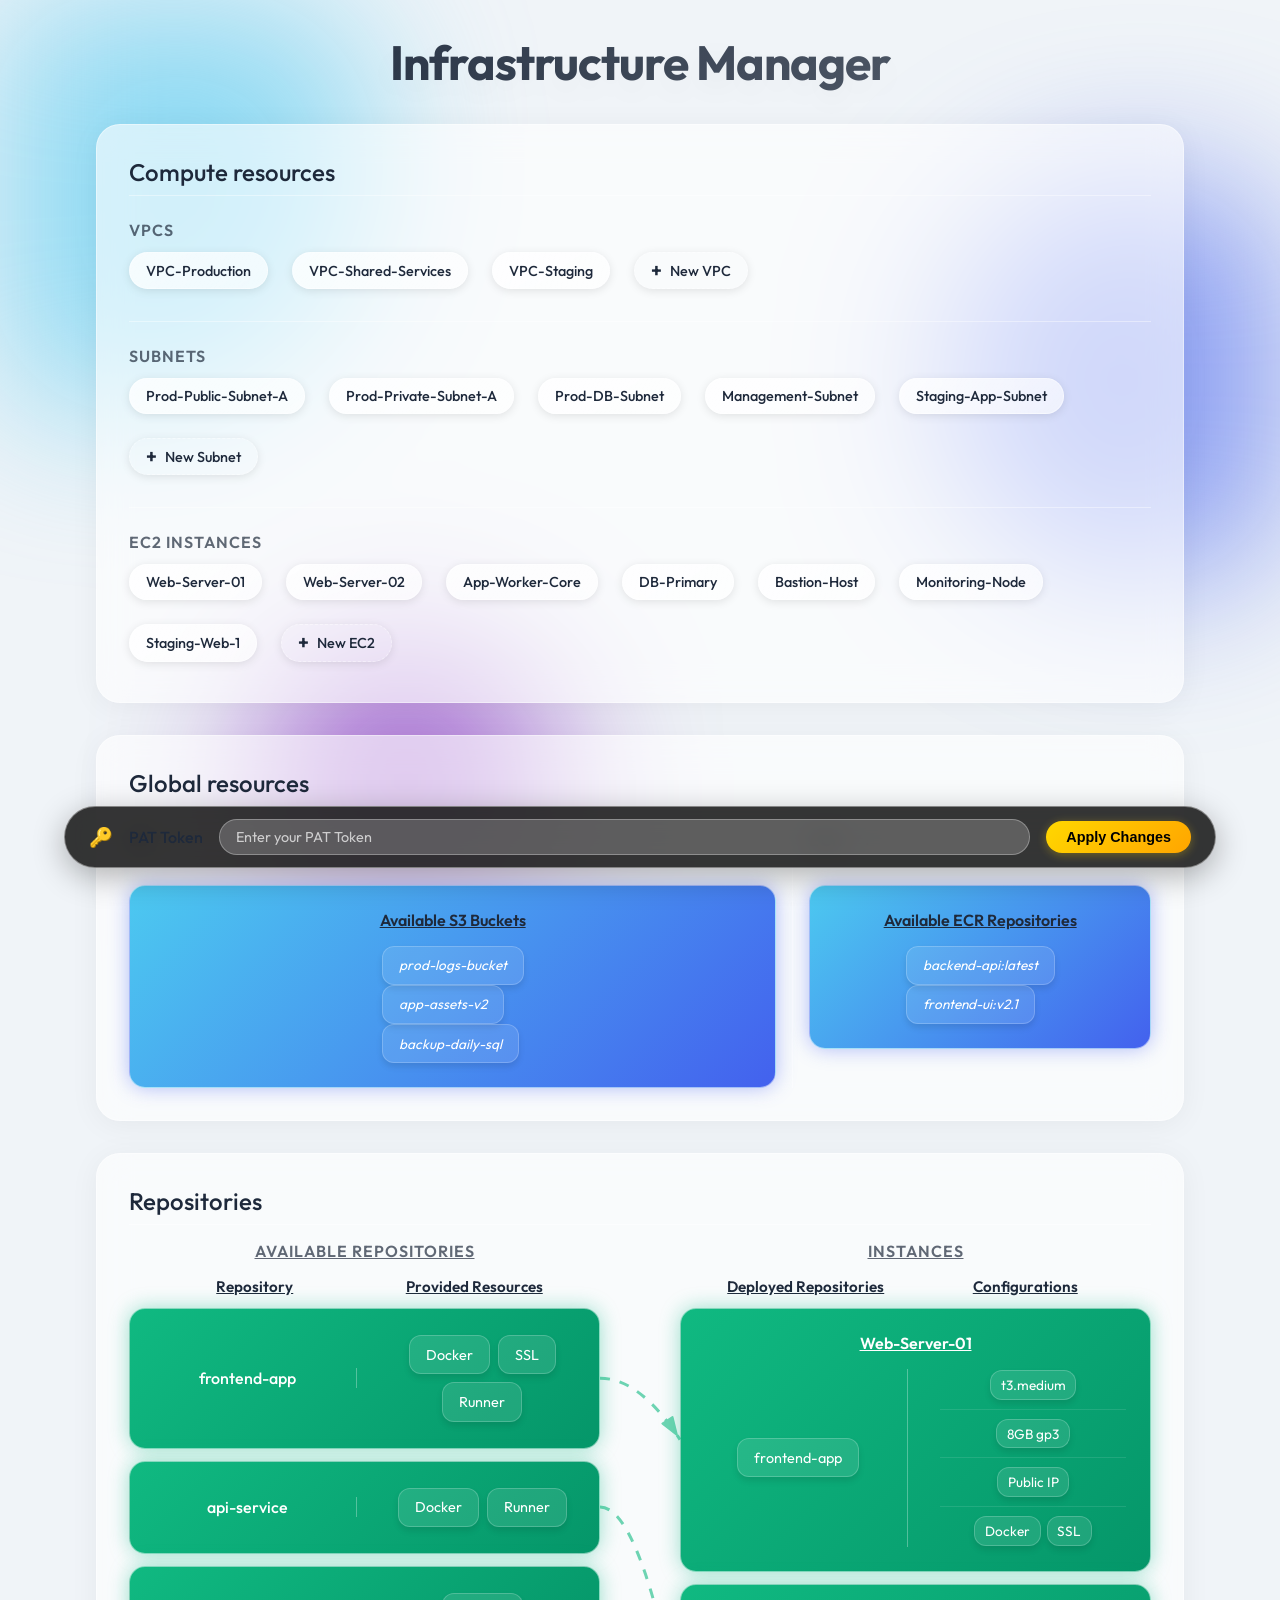
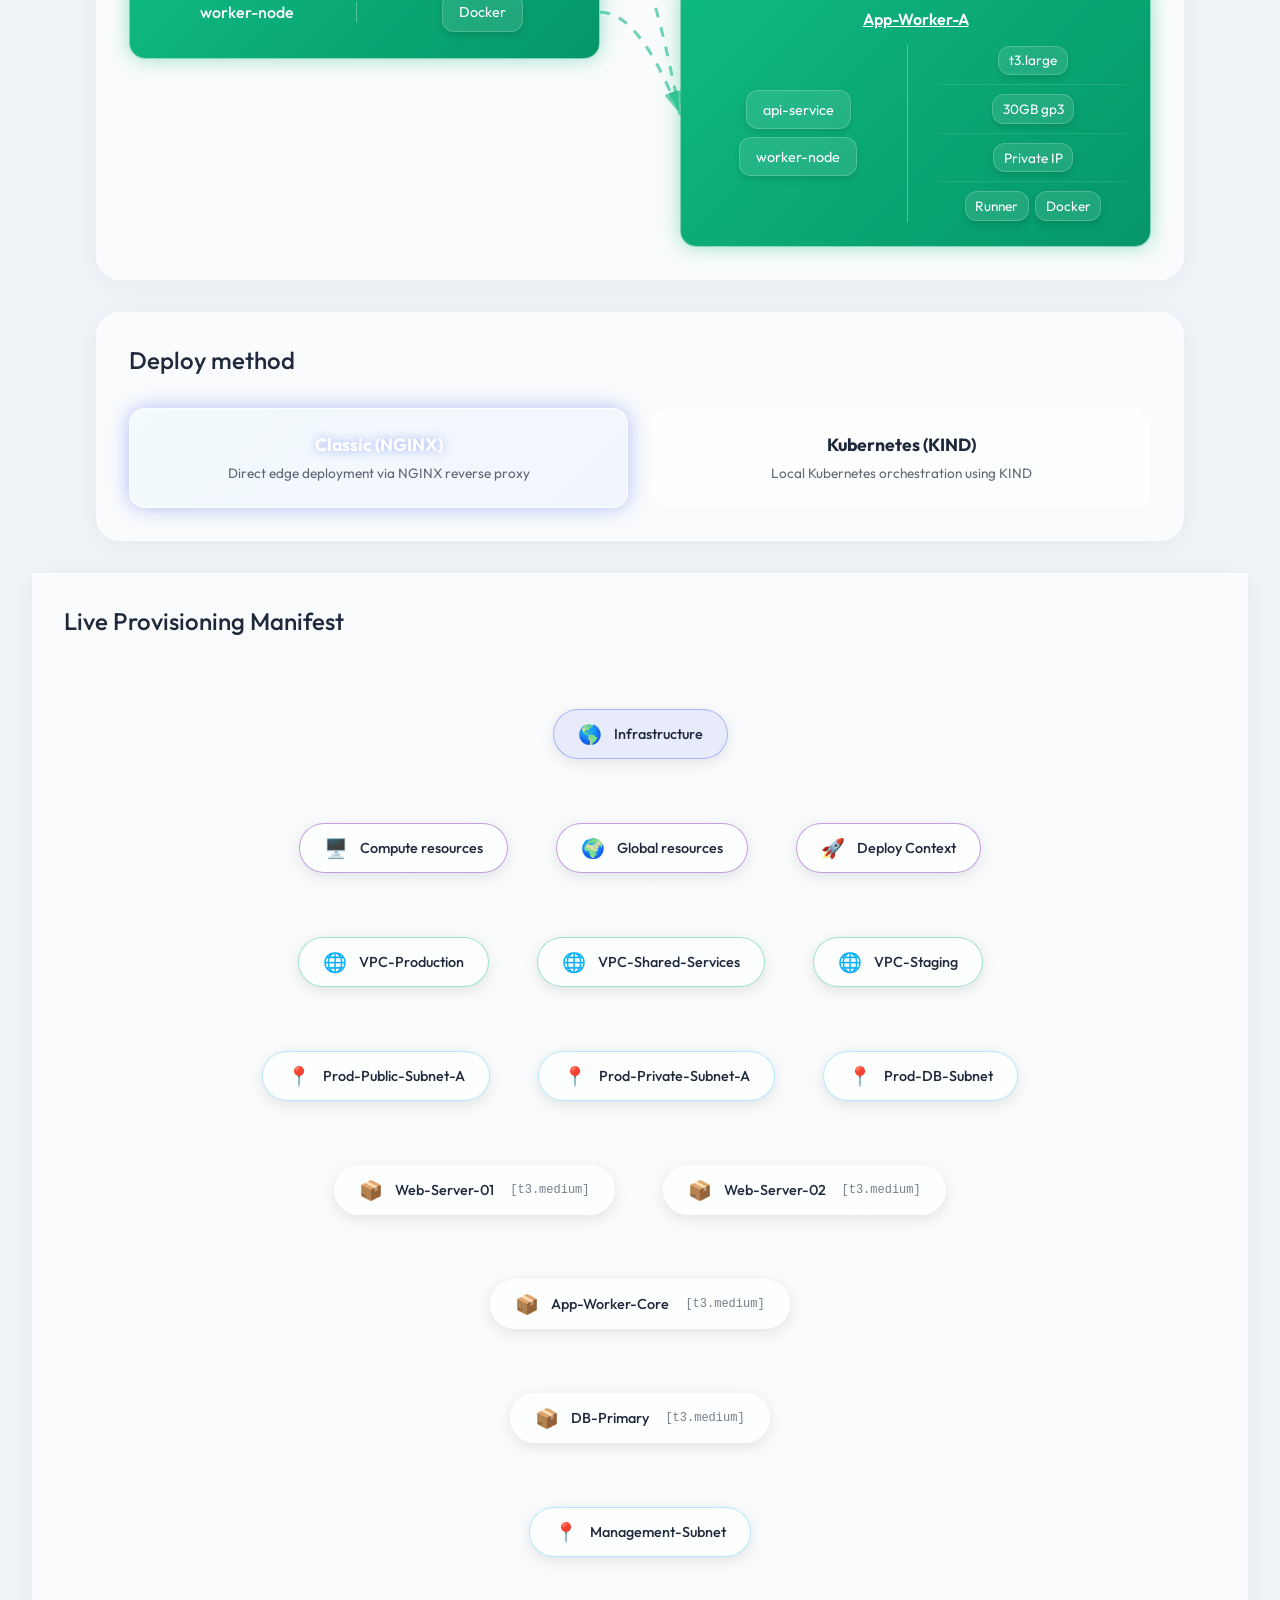
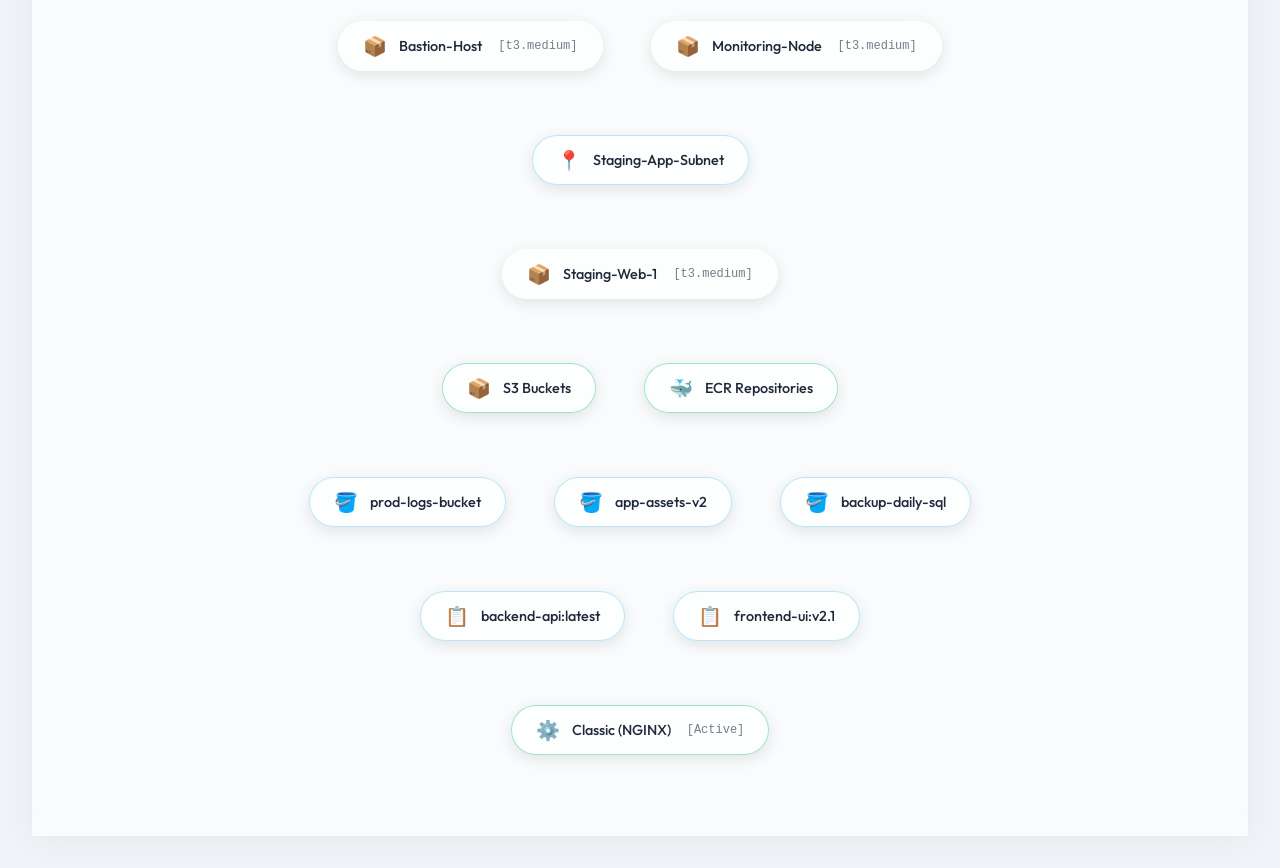
==== commit c109b82c: "feat: enhance UI with full-width manifest and floating PAT bar" ====
--- a/docs/index.html
+++ b/docs/index.html
@@ -156,8 +156,15 @@
 
             <section class="glass-card">
                 <h2>Deploy method</h2>
-                <div id="deploy-methods-container" class="deploy-options">
-                    <!-- Methods will be rendered dynamically from JSON -->
+                <div class="deploy-method-container">
+                    <div class="deploy-option active" id="deploy-classic" onclick="selectDeployMethod('classic')">
+                        <div class="option-title">Classic (NGINX)</div>
+                        <div class="option-description">Direct edge deployment via NGINX reverse proxy</div>
+                    </div>
+                    <div class="deploy-option" id="deploy-kubernetes" onclick="selectDeployMethod('kubernetes')">
+                        <div class="option-title">Kubernetes (KIND)</div>
+                        <div class="option-description">Local Kubernetes orchestration using KIND</div>
+                    </div>
                 </div>
             </section>
 
@@ -172,6 +179,15 @@
             </section>
 
         </main>
+
+        <!-- Floating PAT Token Bar -->
+        <div class="pat-floating-bar glass-panel">
+            <span class="pat-icon">🔑</span>
+            <span class="pat-label">PAT Token</span>
+            <input type="password" class="glass-input pat-input" placeholder="Enter your PAT Token"
+                aria-label="PAT Token">
+            <button class="glass-btn primary-btn pat-apply-btn">Apply Changes</button>
+        </div>
     </div>
 
     <script src="script.js"></script>
--- a/docs/styles.css
+++ b/docs/styles.css
@@ -137,7 +137,7 @@
 
 /* Glassmorphism Container */
 .glass-container {
-    width: 80%;
+    width: 90%;
     margin: 0 auto;
     padding: 2rem;
     z-index: 1;
@@ -1035,4 +1035,104 @@
     to {
         stroke-dashoffset: -100;
     }
-}+}
+
+
+/* Floating PAT Token Bar */
+.pat-floating-bar {
+    position: fixed;
+    bottom: 2rem;
+    left: 50%;
+    transform: translateX(-50%);
+    z-index: 1000;
+    display: flex;
+    align-items: center;
+    justify-content: center;
+    gap: 1rem;
+    padding: 0.75rem 1.5rem;
+    border-radius: 50px;
+    background: rgba(18, 18, 18, 0.85);
+    border: 1px solid var(--glass-border);
+    backdrop-filter: blur(12px);
+    box-shadow: 0 8px 32px rgba(0, 0, 0, 0.3);
+    width: 90%;
+    max-width: none;
+    animation: slideUp 0.5s ease-out;
+}
+
+@keyframes slideUp {
+    from {
+        transform: translate(-50%, 100px);
+        opacity: 0;
+    }
+
+    to {
+        transform: translate(-50%, 0);
+        opacity: 1;
+    }
+}
+
+.pat-icon {
+    font-size: 1.2rem;
+}
+
+.pat-label {
+    font-weight: 500;
+    color: var(--text-color);
+    white-space: nowrap;
+}
+
+.pat-input {
+    flex: 1;
+    /* Take up remaining space */
+    width: 100%;
+    padding: 0.5rem 1rem;
+    border-radius: 20px;
+    font-size: 0.9rem;
+    margin-top: 0;
+    /* Override any global input margins */
+    background: rgba(255, 255, 255, 0.2);
+    /* Lighter background for better contrast against blue */
+    color: #fff;
+    border: 1px solid rgba(255, 255, 255, 0.3);
+}
+
+.pat-input::placeholder {
+    color: rgba(255, 255, 255, 0.7);
+}
+
+.pat-input:focus {
+    width: 100%;
+    /* Maintain full width */
+    background: rgba(255, 255, 255, 0.3);
+    border-color: #fff;
+}
+
+.pat-apply-btn {
+    padding: 0.5rem 1.25rem;
+    border-radius: 20px;
+    font-size: 0.9rem;
+    white-space: nowrap;
+    background: linear-gradient(135deg, #FFD700, #FFA500);
+    color: #000;
+    font-weight: 600;
+    border: none;
+    cursor: pointer;
+    box-shadow: 0 2px 10px rgba(255, 215, 0, 0.3);
+    transition: transform 0.2s ease, box-shadow 0.2s ease;
+}
+
+.pat-apply-btn:hover {
+    transform: translateY(-2px);
+    box-shadow: 0 5px 15px rgba(255, 215, 0, 0.5);
+}
+
+/* Full Width Utility to break out of parent container */
+.glass-card.full-width {
+    width: 95vw;
+    margin-left: calc(-47.5vw + 50%);
+    margin-right: calc(-47.5vw + 50%);
+    border-radius: 0;
+    border-left: none;
+    border-right: none;
+}
